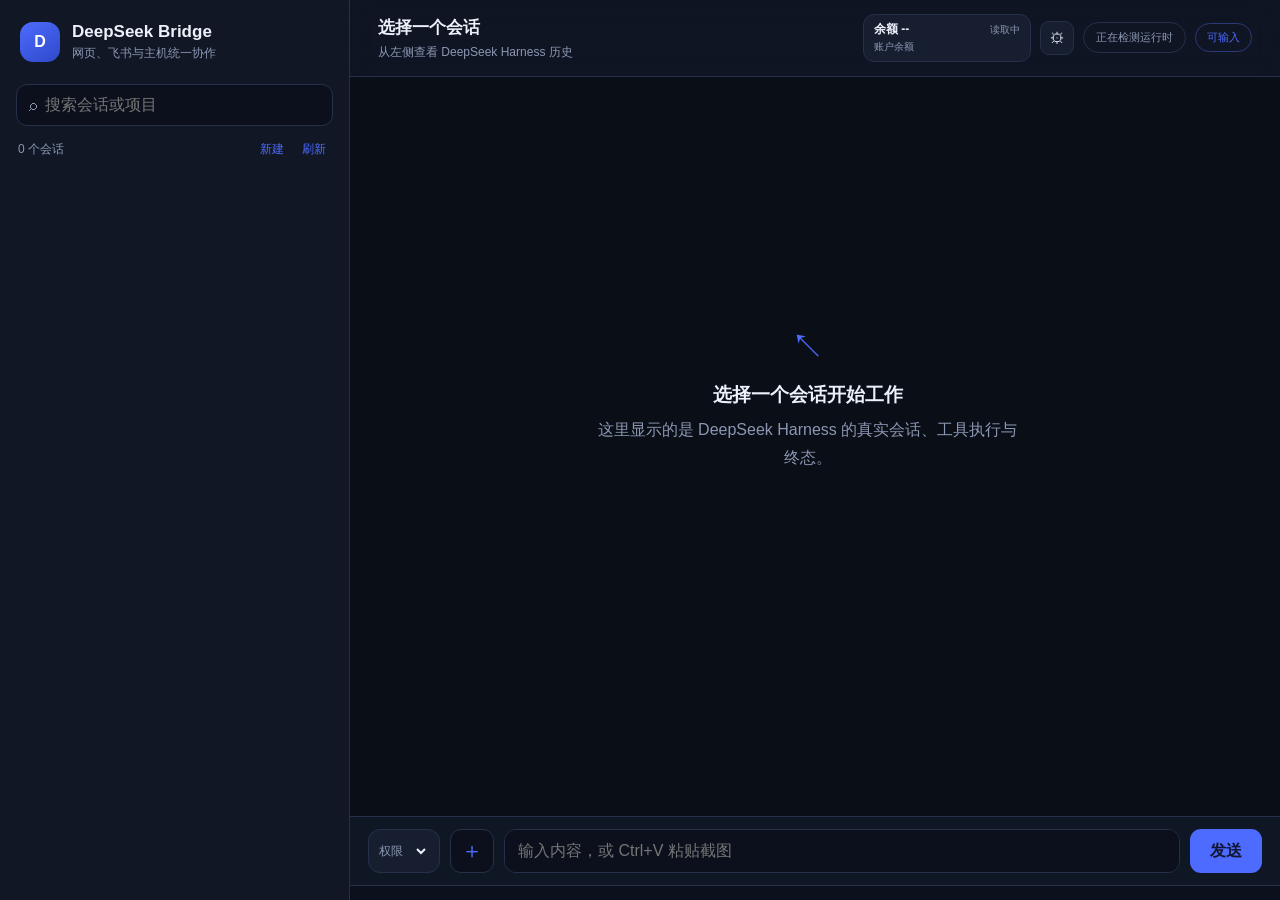
==== web/index.html @ dfcc6d14 "Add desktop/sign-in shortcuts and a configurable cross-bridge switch Preparing for the merge into th" ====
<!doctype html>
<html lang="zh-CN">
<head>
  <meta charset="utf-8">
  <meta name="viewport" content="width=device-width, initial-scale=1">
  <title>DeepSeek Remote Bridge</title>
  <meta name="theme-color" content="#4d6bfe">
  <meta name="application-name" content="DeepSeek Bridge">
  <meta name="apple-mobile-web-app-capable" content="yes">
  <meta name="apple-mobile-web-app-status-bar-style" content="black-translucent">
  <meta name="apple-mobile-web-app-title" content="DeepSeek Bridge">
  <link rel="icon" href="favicon.svg" type="image/svg+xml">
  <link rel="apple-touch-icon" href="apple-touch-icon.png">
  <link rel="manifest" href="manifest.webmanifest">
  <!-- bridge-boot -->
  <script src="bridge-client.js?v=1"></script>
  <link rel="stylesheet" href="styles.css?v=1">
  <link rel="stylesheet" href="mode.css?v=1">
  <link rel="stylesheet" href="scrollbars.css?v=1">
  <link rel="stylesheet" href="attachments.css?v=1">
  <link rel="stylesheet" href="projects.css?v=1">
  <link rel="stylesheet" href="thread-browser.css?v=1">
  <link rel="stylesheet" href="mobile.css?v=1">
  <link rel="stylesheet" href="local-composer.css?v=1">
  <link rel="stylesheet" href="local-polish.css?v=1">
  <link rel="stylesheet" href="balance.css?v=1">
  <link rel="stylesheet" href="markdown.css?v=1">
  <link rel="stylesheet" href="interactions.css?v=1">
  <link rel="stylesheet" href="provider-menu.css?v=1">
  <link rel="stylesheet" href="voice.css?v=1">
</head>
<body>
  <main class="shell">
    <dialog id="settings-dialog" class="settings-dialog">
      <form method="dialog">
        <header><strong>设置</strong><button id="close-settings" type="button">×</button></header>
        <label class="voice-setting"><input id="voice-toggle" type="checkbox"> 显示语音朗读按钮</label>
        <p id="voice-note" class="settings-note"></p>
        <p class="settings-note">语音只在本机合成：浏览器只拿到缓存键和音频地址，TTS 密钥始终留在桥的配置里。</p>
        <hr>
        <label class="voice-setting">新会话默认权限 <select id="default-permission" aria-label="新会话默认权限"></select></label>
        <p id="permission-note" class="settings-note"></p>
        <footer><button id="settings-done" type="button" class="primary">完成</button></footer>
      </form>
    </dialog>
    <dialog id="new-thread-dialog" class="new-thread-dialog">
      <form id="new-thread-form" method="dialog">
        <header><strong>新建会话</strong><button id="close-new-thread" type="button">×</button></header>
        <div class="new-thread-kinds">
          <label><input type="radio" name="thread-kind" value="existing" checked> 现有项目</label>
          <label><input type="radio" name="thread-kind" value="project"> 新建项目</label>
          <label><input type="radio" name="thread-kind" value="standalone"> 独立会话</label>
        </div>
        <label id="existing-project-row">项目<select id="new-thread-project"></select></label>
        <label id="new-project-row" hidden>项目名称<input id="new-project-name" maxlength="80" placeholder="例如：桥接联调"></label>
        <label>会话名称<input id="new-thread-title" maxlength="100" required></label>
        <label>第一条消息<textarea id="new-thread-text" rows="4" required placeholder="输入这个会话要开始处理的内容"></textarea></label>
        <label>权限 <select id="new-thread-permission" aria-label="权限预设"></select></label>
        <p id="new-thread-location" class="new-thread-location"></p>
        <footer><button id="cancel-new-thread" type="button">取消</button><button type="submit" class="primary">创建并发送</button></footer>
      </form>
    </dialog>
    <div id="sidebar-backdrop" class="sidebar-backdrop"></div>
    <aside class="sidebar">
      <header class="brand">
        <div class="brand-switch">
          <button id="provider-toggle" class="logo" type="button" aria-haspopup="menu" aria-expanded="false" aria-label="切换后端：当前 DeepSeek Harness">D</button>
          <div id="provider-menu" class="provider-menu" role="menu" hidden>
            <p class="provider-menu-head">选择后端</p>
            <button role="menuitem" class="provider-entry current" type="button" aria-current="true">
              <span class="provider-dot"></span><span><strong>DeepSeek Harness</strong><small>当前页面 · 真实会话与账户余额</small></span>
            </button>
            <button id="provider-sibling" role="menuitem" class="provider-entry" type="button" disabled aria-disabled="true">
              <span class="provider-dot off"></span><span><strong id="provider-sibling-name">Codex</strong><small id="provider-sibling-note">未接入本页 · 由入口页统一切换</small></span>
            </button>
          </div>
        </div>
        <div><h1>DeepSeek Bridge</h1><p>网页、飞书与主机统一协作</p></div>
      </header>
      <label class="search"><span>⌕</span><input id="search" placeholder="搜索会话或项目"></label>
      <div class="summary"><span id="count">0 个会话</span><span><button id="new-thread">新建</button><button id="refresh">刷新</button></span></div>
      <nav id="threads" class="threads"></nav>
      <button id="load-more" class="load-more" hidden>查看更早会话</button>
    </aside>
    <section class="conversation">
      <header class="conversation-head">
        <button id="menu" class="menu-button" aria-label="打开会话列表">会话</button>
        <div class="conversation-title"><h2 id="title">选择一个会话</h2><p id="meta">从左侧查看 DeepSeek Harness 历史</p></div>
        <div class="head-actions">
          <div class="balance-wrap">
            <button id="balance" class="balance" type="button" title="点击查看余额详情" aria-expanded="false">
              <span class="balance-labels"><strong data-balance-primary>余额 --</strong><strong data-balance-state>读取中</strong></span>
              <span class="balance-note" data-balance-note>账户余额</span>
            </button>
            <div id="balance-details" class="balance-details" hidden></div>
          </div>
          <button id="settings" class="icon-button" type="button" aria-label="打开设置" title="设置">⚙</button>
          <div id="mode" class="mode detecting">正在检测运行时</div>
          <div class="readonly">可输入</div>
        </div>
      </header>
      <div id="messages" class="messages">
        <div class="empty"><div class="empty-icon">↖</div><h3>选择一个会话开始工作</h3><p>这里显示的是 DeepSeek Harness 的真实会话、工具执行与终态。</p></div>
      </div>
      <section id="activity-strip" class="activity-strip" role="status" aria-live="polite" hidden></section>
      <section id="task-strip" class="task-strip" hidden></section>
      <form id="composer" class="composer">
        <label class="permission-pick" title="本会话的工具权限预设">权限<select id="permission-select" aria-label="会话权限预设"></select></label>
        <label class="file-button" title="添加图片或轻量文件">＋<input id="files" type="file" multiple accept=".jpg,.jpeg,.png,.webp,.gif,.bmp,.pdf,.doc,.docx,.xls,.xlsx,.csv,.ppt,.pptx,.txt,.md"></label>
        <textarea id="prompt" rows="1" aria-label="输入发送给 DeepSeek Harness 的内容" placeholder="输入内容，或 Ctrl+V 粘贴截图"></textarea>
        <button id="send" type="submit">发送</button>
      </form>
      <div id="file-list" class="file-list" hidden></div>
    </section>
  </main>
  <script src="lib/markdown-it-15.0.3.min.js"></script>
  <script src="markdown.js?v=1"></script>
  <script src="project-display.js?v=1"></script>
  <script src="voice-ui.js?v=1"></script>
  <script src="app.js?v=1"></script>
  <script src="local-composer.js?v=1"></script>
  <script src="interactions.js?v=1"></script>
</body>
</html>
---- web/styles.css ----
:root{color-scheme:dark;--bg:#0a0e17;--panel:#111725;--panel2:#171e30;--line:#26304a;--muted:#8b97b3;--text:#edf1fb;--accent:#4d6bfe;--user:#1d2a52}*{box-sizing:border-box}html,body{margin:0;height:100%;font-family:Inter,"Segoe UI","Microsoft YaHei",sans-serif;background:var(--bg);color:var(--text)}button,input{font:inherit}.shell{height:100vh;display:grid;grid-template-columns:350px 1fr;overflow:hidden}.sidebar{background:var(--panel);border-right:1px solid var(--line);display:flex;flex-direction:column;min-width:0}.brand{display:flex;gap:12px;align-items:center;padding:22px 20px 14px}.logo{width:40px;height:40px;border-radius:13px;background:linear-gradient(145deg,#4d6bfe,#2f49c9);display:grid;place-items:center;font-weight:800;color:#ffffff}.brand h1{font-size:17px;margin:0 0 3px}.brand p,.conversation-head p{font-size:12px;color:var(--muted);margin:0}.search{margin:8px 16px 12px;border:1px solid var(--line);background:#0b101c;border-radius:11px;display:flex;align-items:center;padding:0 12px;color:var(--muted)}.search input{width:100%;height:40px;border:0;outline:0;background:transparent;color:var(--text);padding-left:8px}.summary{padding:0 18px 10px;display:flex;justify-content:space-between;align-items:center;color:var(--muted);font-size:12px}.summary button{border:0;background:transparent;color:var(--accent);cursor:pointer}.threads{overflow:auto;padding:0 10px 20px}.thread{width:100%;border:0;text-align:left;color:var(--text);background:transparent;padding:12px;border-radius:11px;cursor:pointer;margin:2px 0}.thread:hover,.thread.active{background:var(--panel2)}.thread.active{box-shadow:inset 3px 0 var(--accent)}.thread-title{white-space:nowrap;overflow:hidden;text-overflow:ellipsis;font-size:14px;font-weight:650;margin-bottom:5px}.thread-meta{white-space:nowrap;overflow:hidden;text-overflow:ellipsis;color:var(--muted);font-size:11px}.conversation{display:flex;flex-direction:column;min-width:0}.conversation-head{height:77px;border-bottom:1px solid var(--line);display:flex;align-items:center;justify-content:space-between;padding:0 28px;background:rgba(17,23,37,.85);backdrop-filter:blur(12px)}.conversation-head h2{font-size:17px;margin:0 0 5px}.readonly{color:var(--accent);border:1px solid #2b3a7a;border-radius:20px;padding:6px 11px;font-size:11px}.messages{overflow:auto;flex:1;padding:28px max(28px,calc((100% - 900px)/2)) 80px}.turn{margin:0 0 30px}.label{color:var(--muted);font-size:11px;text-transform:uppercase;letter-spacing:.08em;margin:0 0 8px}.bubble{border:1px solid var(--line);border-radius:14px;padding:15px 17px;white-space:pre-wrap;word-break:break-word;line-height:1.65;font-size:14px;background:var(--panel)}.user .bubble{background:var(--user);border-color:#33477a}.assistant{margin-top:14px}.assistant .bubble{background:transparent}.commentary{color:#b6c0d8;font-size:13px;border-left:2px solid #3a476b;padding:8px 12px;margin:7px 0}.tool{margin:8px 0;border:1px solid var(--line);border-radius:9px;background:#0a0f1a}.tool summary{cursor:pointer;color:var(--muted);font-size:12px;padding:9px 12px}.tool pre{white-space:pre-wrap;word-break:break-word;margin:0;padding:12px;border-top:1px solid var(--line);font-size:11px;max-height:420px;overflow:auto}.empty{height:65vh;display:grid;place-items:center;align-content:center;text-align:center;color:var(--muted)}.empty-icon{font-size:34px;color:var(--accent);margin-bottom:12px}.empty h3{color:var(--text);margin:0 0 8px}.empty p{max-width:430px;line-height:1.7;margin:0}.loading{color:var(--muted);padding:30px;text-align:center}@media(max-width:800px){.shell{grid-template-columns:280px 1fr}.messages{padding:20px}}
.older-turns-wrap{display:flex;justify-content:center;gap:8px;flex-wrap:wrap;margin:0 0 20px}
.older-turns-wrap button{border:1px solid var(--line);border-radius:18px;background:var(--panel);color:var(--accent);padding:8px 16px;cursor:pointer}
.older-turns-wrap button:hover{background:var(--panel2)}
---- web/mode.css ----
.head-actions{display:flex;align-items:center;gap:9px}
.mode{border-radius:20px;padding:7px 12px;font-size:11px}
.mode.desktop{color:#ffcb70;background:#332713;border:1px solid #674c20}
.mode.mobile,.mode.local{color:#aebdff;background:#13203f;border:1px solid #2b3a7a}
.mode.detecting{color:var(--muted);border:1px solid var(--line)}
---- web/scrollbars.css ----
html,body{width:100%;height:100%;overflow:hidden}
.shell{width:100vw;height:100vh;min-height:0}
.sidebar,.conversation{height:100vh;min-height:0;overflow:hidden}
.threads{flex:1;min-height:0;overflow-y:scroll;overflow-x:hidden;scrollbar-gutter:stable}
.conversation-head{flex:0 0 77px;min-width:0}
.conversation-title{min-width:0;overflow:hidden}
.conversation-title h2,.conversation-title p{white-space:nowrap;overflow:hidden;text-overflow:ellipsis}
.messages{flex:1;min-height:0;height:0;overflow-y:scroll;overflow-x:hidden;overscroll-behavior:contain;scrollbar-gutter:stable}
.turn,.bubble,.commentary,.tool{max-width:100%;min-width:0}
.bubble,.commentary,.tool pre{overflow-wrap:anywhere;word-break:break-word}
.threads,.messages,.tool pre{scrollbar-width:auto;scrollbar-color:#5a6684 #121827}
.threads::-webkit-scrollbar,.messages::-webkit-scrollbar,.tool pre::-webkit-scrollbar{width:13px;height:13px}
.threads::-webkit-scrollbar-track,.messages::-webkit-scrollbar-track,.tool pre::-webkit-scrollbar-track{background:#121827;border-left:1px solid #232b40}
.threads::-webkit-scrollbar-thumb,.messages::-webkit-scrollbar-thumb,.tool pre::-webkit-scrollbar-thumb{background:#5a6684;border:3px solid #121827;border-radius:999px}
.threads::-webkit-scrollbar-thumb:hover,.messages::-webkit-scrollbar-thumb:hover,.tool pre::-webkit-scrollbar-thumb:hover{background:#7c88a6}
@media(max-width:800px){.head-actions{gap:5px}.mode{max-width:190px;white-space:nowrap;overflow:hidden;text-overflow:ellipsis}}
---- web/attachments.css ----
.reasoning-card{margin:10px 0;border:1px solid #2b3a6b;border-radius:12px;background:linear-gradient(135deg,#111a2e,#0b1120);overflow:hidden}.reasoning-card summary{display:flex;justify-content:space-between;align-items:center;cursor:pointer;padding:13px 15px;color:#cfdcff;font-size:13px;font-weight:650}.expand-hint{font-size:11px;font-weight:400;color:#8fa3cc}.reasoning-card[open] .expand-hint{font-size:0}.reasoning-card[open] .expand-hint::after{content:'收起';font-size:11px}.reasoning-body{border-top:1px solid #243257;padding:14px 16px;color:#c7d1ea;font-size:13px;line-height:1.7;white-space:pre-wrap;word-break:break-word;max-height:520px;overflow:auto}.attachments{margin-top:14px}.attachment-heading{font-size:12px;color:var(--muted);margin-bottom:8px}.attachment-card{display:flex;gap:12px;align-items:center;border:1px solid var(--line);border-radius:12px;background:var(--panel);padding:10px;margin-top:8px}.attachment-preview{width:92px;height:68px;object-fit:cover;border-radius:8px;border:1px solid var(--line);display:block}.attachment-info{display:flex;flex-direction:column;gap:5px;min-width:0;flex:1}.attachment-info strong{font-size:13px}.attachment-info span{font-size:11px;color:var(--muted);white-space:nowrap;overflow:hidden;text-overflow:ellipsis}.attachment-actions{display:flex;gap:8px;white-space:nowrap}.attachment-actions a,.attachment-actions button{border:1px solid #26356b;border-radius:8px;background:#101a38;color:var(--accent);padding:7px 10px;text-decoration:none;cursor:pointer;font-size:12px}.attachment-actions button:disabled{opacity:.65}@media(max-width:800px){.attachment-card{align-items:flex-start;flex-wrap:wrap}.attachment-actions{width:100%}}
---- web/projects.css ----
.project-group{margin:0 0 14px}.project-heading{display:flex;align-items:center;justify-content:space-between;width:100%;border:0;background:transparent;padding:10px 12px 6px;color:#b3bdd6;font-size:12px;font-weight:700;letter-spacing:.02em;cursor:pointer;text-align:left}.project-heading:hover,.project-heading.selected{color:#8ba3ff;background:#161b2c;border-radius:8px}.project-heading small{display:grid;place-items:center;min-width:20px;height:20px;padding:0 6px;border-radius:10px;background:#1a2133;color:#8b95b0;font-size:10px}.project-group .thread{padding-left:16px}.status-dot{display:inline-block;width:6px;height:6px;border-radius:50%;background:#4d6bfe;margin-right:7px;vertical-align:1px}
.new-thread-dialog{width:min(520px,calc(100vw - 24px));padding:0;border:1px solid var(--line);border-radius:16px;background:#161b2c;color:var(--text);box-shadow:0 24px 80px #000c}.new-thread-dialog::backdrop{background:#000a}.new-thread-dialog form{padding:18px}.new-thread-dialog header,.new-thread-dialog footer{display:flex;align-items:center;justify-content:space-between;gap:10px}.new-thread-dialog header{margin-bottom:16px;font-size:17px}.new-thread-dialog header button{border:0;background:transparent;color:var(--muted);font-size:24px;cursor:pointer}.new-thread-dialog label{display:grid;gap:7px;margin:12px 0;color:#b8c2da;font-size:12px}.new-thread-dialog input,.new-thread-dialog select,.new-thread-dialog textarea{box-sizing:border-box;width:100%;border:1px solid var(--line);border-radius:10px;background:#0b101c;color:var(--text);padding:10px 11px;font:inherit}.new-thread-dialog textarea{resize:vertical}.new-thread-kinds{display:grid;grid-template-columns:repeat(3,1fr);gap:7px}.new-thread-kinds label{display:flex;align-items:center;justify-content:center;margin:0;padding:9px 5px;border:1px solid var(--line);border-radius:9px}.new-thread-kinds input{width:auto}.new-thread-location{min-height:18px;color:var(--muted);font-size:11px;overflow-wrap:anywhere}.new-thread-dialog footer{justify-content:flex-end;margin-top:16px}.new-thread-dialog footer button{border:1px solid var(--line);border-radius:9px;background:#1b2338;color:var(--text);padding:9px 15px;cursor:pointer}.new-thread-dialog footer .primary{border-color:var(--accent);background:var(--accent);color:#101736;font-weight:700}@media(max-width:560px){.new-thread-kinds{grid-template-columns:1fr}.new-thread-kinds label{justify-content:flex-start}.new-thread-dialog{max-height:calc(100dvh - 20px);overflow:auto}}
.new-thread-dialog [hidden]{display:none!important}.new-thread-dialog select:disabled{opacity:.45;cursor:not-allowed}
---- web/thread-browser.css ----
.thread-number{display:inline-grid;place-items:center;min-width:22px;height:22px;margin-right:8px;border-radius:7px;background:#1b2338;color:#a3aec7;font-size:10px;font-weight:700}.thread-id{float:right;margin-left:8px;padding:2px 6px;border-radius:5px;background:#1a2133;color:#7d88a5;font-family:Consolas,monospace;font-size:9px;cursor:pointer}.thread-id:hover{color:var(--accent);background:#141b3a}.load-more{flex:0 0 auto;margin:0 14px 14px;padding:10px;border:1px solid var(--line);border-radius:9px;background:#161b2c;color:#b7c1da;cursor:pointer}.load-more:hover{border-color:#2f3f7a;color:var(--accent)}.load-more:disabled{opacity:.55;cursor:wait}
---- web/mobile.css ----
.menu-button{display:none}.sidebar-backdrop{display:none}body.mobile-ui .shell{display:block}body.mobile-ui .sidebar{position:fixed;z-index:30;inset:0 auto 0 0;width:min(88vw,340px);transform:translateX(-105%);transition:transform .2s;box-shadow:14px 0 40px #0008}body.mobile-ui.sidebar-open .sidebar{transform:none}body.mobile-ui .sidebar-backdrop{position:fixed;z-index:25;inset:0;background:#0009}body.mobile-ui.sidebar-open .sidebar-backdrop{display:block}body.mobile-ui .conversation{height:100vh}body.mobile-ui .conversation-head{height:auto;min-height:68px;padding:9px 12px;gap:10px}body.mobile-ui .menu-button{display:block;flex:0 0 auto;border:1px solid var(--line);border-radius:9px;background:var(--panel2);color:var(--text);padding:9px 11px}body.mobile-ui .conversation-title{min-width:0;flex:1}body.mobile-ui .conversation-title h2,body.mobile-ui .conversation-title p{white-space:nowrap;overflow:hidden;text-overflow:ellipsis}body.mobile-ui .head-actions{display:flex;align-items:center;gap:7px}body.mobile-ui .head-actions .mode,body.mobile-ui .readonly{display:none}body.mobile-ui .balance{min-width:104px}body.mobile-ui .messages{padding:16px 12px 70px}body.mobile-ui .bubble{padding:13px;font-size:14px}body.mobile-ui .turn{margin-bottom:24px}body.mobile-ui .reasoning-body{max-height:48vh}body.mobile-ui .attachment-card{display:block}body.mobile-ui .attachment-preview{width:100%;height:auto;max-height:260px;margin-bottom:10px}body.mobile-ui .attachment-info{margin-bottom:10px}body.mobile-ui .attachment-actions a,body.mobile-ui .attachment-actions button{min-height:40px;display:inline-flex;align-items:center}
---- web/local-composer.css ----
.composer{display:flex;gap:10px;align-items:flex-end;padding:12px max(18px,calc((100% - 900px)/2));border-top:1px solid var(--line);background:rgba(17,23,37,.96);flex:0 0 auto}.composer textarea{flex:1;resize:none;max-height:180px;min-height:44px;border:1px solid var(--line);border-radius:12px;background:#0b101c;color:var(--text);padding:11px 13px;outline:none;line-height:1.5;font:inherit}.composer textarea:focus{border-color:#3a4f9e}.composer button{height:44px;border:0;border-radius:11px;background:var(--accent);color:#101736;font-weight:750;padding:0 20px;cursor:pointer}.composer button:disabled{opacity:.45}.file-button{width:44px;height:44px;flex:0 0 44px;display:grid;place-items:center;border:1px solid var(--line);border-radius:11px;background:#0b101c;color:var(--accent);font-size:22px;cursor:pointer}.file-button input{display:none}.file-list{display:flex;align-items:center;justify-content:space-between;gap:10px;padding:7px max(18px,calc((100% - 900px)/2));border-top:1px solid var(--line);color:var(--muted);background:#0b101c;font-size:11px}.file-list span{min-width:0;white-space:nowrap;overflow:hidden;text-overflow:ellipsis}.file-list button{flex:0 0 auto;border:1px solid #6f3c3c;border-radius:7px;background:#28191b;color:#ffb4b8;padding:5px 9px;cursor:pointer}.task-strip{padding:9px max(18px,calc((100% - 900px)/2));border-top:1px solid var(--line);background:#101b17;color:#bfe9d5;font-size:12px;white-space:pre-wrap}.task-strip.error{background:#241416;color:#ffb4b8}@media(max-width:800px){.composer{padding:9px 10px;gap:8px}.composer textarea{font-size:16px}.task-strip,.file-list{padding:7px 12px}}
.task-strip.interrupted{background:#fff2df;color:#965214;border-color:#e9a654}
.task-strip.cancelled{background:#edf0f3;color:#5c6570;border-color:#bac2ca}
---- web/local-polish.css ----
.composer{position:relative;z-index:8}.composer button:disabled{cursor:not-allowed}.task-strip.restart{background:#54231b;color:#ffd0b8;border-color:#b9563f;font-weight:700}.summary span:last-child{display:flex;gap:8px}.summary button{padding:3px 5px}.balance-wrap{position:relative}button.balance{color:var(--text);text-align:left;cursor:pointer}body.mobile-ui .shell,body.mobile-ui .conversation{height:100vh;height:100dvh}body.mobile-ui .conversation{min-height:0;overflow:hidden}body.mobile-ui .messages{min-height:0;padding-bottom:20px}body.mobile-ui .composer{padding:9px 10px max(9px,env(safe-area-inset-bottom));gap:8px}body.mobile-ui .composer textarea{font-size:16px;min-height:46px}body.mobile-ui .composer button{height:46px;padding:0 15px}body.mobile-ui .task-strip,body.mobile-ui .file-list{padding:8px 12px}
/* Harness transcript details */
.thread-live{color:var(--accent);margin-left:6px;font-size:9px}
.status-dot.running{background:var(--accent);box-shadow:0 0 0 3px rgba(77,107,254,.18)}
.tool-name{color:var(--text);font-weight:600}
.tool-state{margin-left:8px;color:var(--muted)}
.tool-failed .tool-state{color:#ff8a8a}
.tool-running .tool-state{color:var(--accent)}
.bridge-notice{margin:8px 0;padding:7px 12px;border-left:2px solid #3a476b;border-radius:0 8px 8px 0;background:#0d1424;color:var(--muted);font-size:12px;line-height:1.6}
.bridge-notice.approval{border-left-color:#d9a441;color:#e8c98c}
.bridge-notice.error{border-left-color:#ff6b78;color:#ffb3b9}
.bridge-usage{margin:6px 0 0;color:var(--muted);font-size:11px;font-variant-numeric:tabular-nums}
.turn-running{margin-left:8px;color:var(--accent);font-size:11px}
.user-images{margin-left:8px;color:var(--muted);font-size:11px}
.turn-interrupted .assistant .label,.turn-failed .assistant .label{color:#e5b06a}

/* Compact header and wrapping labels so a 390px viewport never overflows. */
.label{overflow-wrap:anywhere}
body.mobile-ui .conversation{max-width:100vw;overflow:hidden}
body.mobile-ui .head-actions{flex:0 0 auto}
body.mobile-ui .conversation-title{max-width:44vw}
body.mobile-ui .balance{width:auto;min-width:0;padding:5px 8px}
body.mobile-ui .balance-note,body.mobile-ui .balance-labels strong[data-balance-state]{display:none}
body.mobile-ui .balance-labels strong[data-balance-primary]{font-size:11px}
body.mobile-ui .bubble{overflow-wrap:anywhere}
/* Settings dialog and its header trigger */
button.icon-button{border:1px solid var(--line);border-radius:9px;background:var(--panel2);color:var(--text);width:34px;height:34px;display:grid;place-items:center;cursor:pointer;font-size:15px;line-height:1}
button.icon-button:hover{border-color:var(--accent)}
button.icon-button:focus-visible{outline:2px solid var(--accent);outline-offset:2px}
dialog.settings-dialog{border:1px solid var(--line);border-radius:14px;background:var(--panel2);color:var(--text);padding:0;width:min(420px,calc(100vw - 32px))}
dialog.settings-dialog::backdrop{background:#000a}
dialog.settings-dialog form{padding:16px 18px}
dialog.settings-dialog header{display:flex;align-items:center;justify-content:space-between;margin-bottom:10px}
dialog.settings-dialog header strong{font-size:14px}
dialog.settings-dialog header button{border:0;background:transparent;color:var(--muted);font-size:20px;cursor:pointer;line-height:1}
dialog.settings-dialog footer{display:flex;justify-content:flex-end;margin-top:14px}
dialog.settings-dialog footer button{border:1px solid #3f58c9;border-radius:9px;background:#1a2350;color:#dfe6ff;padding:8px 16px;cursor:pointer}
body.mobile-ui button.icon-button{width:30px;height:30px;font-size:13px}
/* Permission picker inside the composer */
.permission-pick{display:inline-flex;align-items:center;gap:6px;flex:0 0 auto;padding:0 10px;height:44px;border:1px solid var(--line);border-radius:12px;background:var(--panel2);color:var(--muted);font-size:12px;white-space:nowrap}
.permission-pick select{border:0;background:transparent;color:var(--text);font:inherit;max-width:150px}
.permission-pick select:focus-visible{outline:2px solid var(--accent);outline-offset:2px;border-radius:6px}
.permission-pick select:disabled{opacity:.6}
body.mobile-ui .permission-pick{height:40px;font-size:11px;max-width:46vw}
body.mobile-ui .permission-pick select{max-width:30vw}

/* Live activity strip: step / current tool / plan progress / elapsed */
.activity-strip{display:flex;align-items:center;gap:8px;flex:0 0 auto;padding:8px max(18px,calc((100% - 900px)/2));border-top:1px solid var(--line);background:#0f1730;color:#c7d3ff;font-size:12px}
.activity-strip[hidden]{display:none}
.activity-dot{width:7px;height:7px;border-radius:50%;background:var(--accent);box-shadow:0 0 0 3px rgba(77,107,254,.2);animation:activity-pulse 1.4s ease-in-out infinite}
@keyframes activity-pulse{0%,100%{opacity:.55}50%{opacity:1}}

/* Plan card (todo/write) */
.todo-card{margin:10px 0;border:1px solid #2b3a6b;border-radius:12px;background:#101a33;overflow:hidden}
.todo-card summary{display:flex;align-items:center;justify-content:space-between;gap:10px;padding:9px 12px;cursor:pointer;color:var(--muted);font-size:12px;list-style:none}
.todo-card summary::-webkit-details-marker{display:none}
.todo-card summary::before{content:'▸';margin-right:6px;color:var(--accent)}
.todo-card[open] summary::before{content:'▾'}
.todo-progress{margin-left:auto;color:#aebdff;font-variant-numeric:tabular-nums}
.todo-list{list-style:none;margin:0;padding:4px 12px 12px;display:grid;gap:6px}
.todo-item{display:flex;gap:8px;align-items:flex-start;font-size:13px;line-height:1.55;color:var(--text)}
.todo-item .todo-mark{flex:0 0 auto;width:16px;text-align:center;color:var(--muted)}
.todo-item.completed{color:var(--muted)}
.todo-item.completed .todo-mark{color:#6f8bff}
.todo-item.completed span:last-child{text-decoration:line-through}
.todo-item.in_progress .todo-mark{color:var(--accent)}
.todo-item.in_progress{color:#dbe3ff}
.todo-item p{margin:0}
/* Phone composer: textarea on its own row, controls under it. */
body.mobile-ui .composer{flex-wrap:wrap;gap:8px}
body.mobile-ui .composer textarea{order:1;flex:1 1 100%;min-height:44px}
body.mobile-ui .permission-pick{order:2;flex:1 1 auto;max-width:none;height:40px}
body.mobile-ui .file-button{order:2}
body.mobile-ui .composer #send{order:2}
---- web/balance.css ----
/* SPDX-License-Identifier: MIT — Project: DeepSeek Remote Bridge
 * Native DeepSeek account balance: header button plus a details panel.
 * One currency/wallet per row; the header shows a single sum only when the
 * recharge wallets share one currency. */
.balance {
  width: 168px;
  min-width: 168px;
  min-height: 45px;
  padding: 7px 10px;
  display: grid;
  align-content: center;
  gap: 3px;
  text-align: left;
  border: 1px solid var(--line);
  border-radius: 11px;
  background: var(--panel2);
  color: var(--text);
  cursor: pointer;
}
.balance:hover { border-color: var(--accent); }
.balance[aria-expanded="true"] { border-color: var(--accent); background: #1b2540; }
.balance-labels {
  display: flex;
  align-items: baseline;
  justify-content: space-between;
  gap: 8px;
}
.balance-labels strong {
  margin: 0;
  color: var(--text);
  font-size: 12px;
  line-height: 1.2;
  white-space: nowrap;
}
.balance-labels strong[data-balance-state] {
  color: var(--muted);
  font-size: 10px;
  font-weight: 500;
}
.balance-note {
  color: var(--muted);
  font-size: 10px;
  white-space: nowrap;
  overflow: hidden;
  text-overflow: ellipsis;
}
.balance.unavailable .balance-labels strong[data-balance-primary] { color: #e5b06a; }
.balance.stale .balance-labels strong[data-balance-primary] { color: #a9b4c2; }
.balance-details {
  position: absolute;
  top: calc(100% + 8px);
  right: 0;
  z-index: 30;
  width: 330px;
  padding: 14px 16px;
  border: 1px solid var(--line);
  border-radius: 12px;
  background: var(--panel2);
  box-shadow: 0 18px 44px rgba(0, 0, 0, .45);
  font-size: 12px;
  color: var(--muted);
}
.balance-details strong { color: var(--text); display: block; margin-bottom: 6px; }
.balance-details .balance-source { margin: 0 0 10px; }
.balance-details .balance-hint { margin: 10px 0; line-height: 1.6; }
.balance-details .balance-empty { margin: 8px 0; }
.balance-table { width: 100%; border-collapse: collapse; margin: 6px 0; }
.balance-table th, .balance-table td {
  padding: 6px 4px;
  border-bottom: 1px solid var(--line);
  text-align: left;
  font-weight: 500;
}
.balance-table th { color: var(--muted); font-size: 11px; }
.balance-table td { color: var(--text); }
.balance-table td.amount { text-align: right; font-variant-numeric: tabular-nums; }
.balance-details button {
  border: 1px solid var(--line);
  border-radius: 8px;
  background: transparent;
  color: var(--accent);
  padding: 6px 12px;
  cursor: pointer;
}
.balance-details button:hover { background: var(--panel); }
body.mobile-ui .balance { width: 132px; min-width: 132px; min-height: 44px; padding: 6px 8px; }
body.mobile-ui .balance-details { width: min(310px, calc(100vw - 32px)); }
---- web/markdown.css ----
.markdown-body{white-space:normal;min-width:0;overflow-wrap:anywhere;line-height:1.7}
.markdown-body>:first-child{margin-top:0}.markdown-body>:last-child{margin-bottom:0}
.markdown-body p{margin:0 0 .85em}.markdown-body h1,.markdown-body h2,.markdown-body h3,.markdown-body h4{line-height:1.45;margin:1.2em 0 .6em;font-weight:650;color:var(--text)}
.markdown-body h1{font-size:1.4em}.markdown-body h2{font-size:1.25em}.markdown-body h3{font-size:1.12em}.markdown-body h4{font-size:1em}
.markdown-body ul,.markdown-body ol{margin:.5em 0 1em;padding-left:1.7em}.markdown-body li{margin:.3em 0}.markdown-body li>p{margin:.4em 0}
.markdown-body a{color:var(--accent,#7a92ff);text-decoration:underline;text-underline-offset:3px;overflow-wrap:anywhere}
.markdown-body blockquote{margin:.8em 0;padding:.2em 1em;border-left:3px solid #46566b;color:var(--muted,#b8c1cf)}
.markdown-body hr{margin:1.2em 0;border:0;border-top:1px solid var(--line,#2a3450)}
.markdown-body code{font-family:Consolas,'Cascadia Code',monospace;font-size:.9em;background:#1a2338;border:1px solid #2f3a58;border-radius:4px;padding:.1em .3em}
.markdown-body pre{max-width:100%;overflow-x:auto;white-space:pre;overflow-wrap:normal;word-break:normal;background:#0a0f1a;border:1px solid var(--line,#2a3450);border-radius:9px;padding:13px 15px;margin:.8em 0;line-height:1.6;tab-size:4}
.markdown-body pre code{background:none;border:0;border-radius:0;padding:0;white-space:pre;overflow-wrap:normal;word-break:normal}
.markdown-table{width:100%;max-width:100%;overflow-x:auto;margin:1em 0;border:1px solid var(--line,#2a3450);border-radius:9px;overscroll-behavior-x:contain;-webkit-overflow-scrolling:touch}
.markdown-table:focus-visible{outline:2px solid var(--accent,#7a92ff);outline-offset:2px}
.markdown-table table{border-collapse:collapse;width:100%;min-width:28rem;font-size:inherit;line-height:1.6}
.markdown-table th,.markdown-table td{text-align:left;vertical-align:top;padding:10px 12px;min-width:90px;border-right:1px solid var(--line,#2a3450);border-bottom:1px solid var(--line,#2a3450);white-space:normal;overflow-wrap:anywhere}
.markdown-table th{background:#1b2439;font-weight:650;color:var(--text,#edf1fb)}.markdown-table tbody tr:nth-child(even){background:#ffffff06}
.markdown-table th:last-child,.markdown-table td:last-child{border-right:0}.markdown-table tbody tr:last-child td{border-bottom:0}
.markdown-fallback{white-space:pre-wrap}.assistant .bubble{min-width:0;max-width:100%}
@media(max-width:640px){.markdown-table th,.markdown-table td{padding:8px 10px;font-size:12px}.markdown-body pre{padding:10px;font-size:12px}}
---- web/interactions.css ----
.interaction-panel{border-bottom:1px solid #d7dded;background:#f2f5ff;color:#1f2a4a;flex-shrink:0}
.interaction-panel[hidden],.interaction-list[hidden]{display:none!important}
.interaction-toggle{width:100%;text-align:left;padding:12px 18px;border:0;background:transparent;color:inherit;font:inherit;font-weight:600;cursor:pointer}
.interaction-list{max-height:45vh;overflow:auto;padding:0 12px 12px;overscroll-behavior:contain}
.interaction-card{border:1px solid #cdd7ec;border-left:4px solid #4d6bfe;border-radius:9px;padding:14px;margin:8px 0;background:#fff;display:block}
.interaction-card.needs-pc{border-left-color:#d97a18;background:#fffaf2}
.interaction-card h3{font-size:16px;margin:6px 0}.interaction-card p{white-space:pre-wrap;overflow-wrap:anywhere;margin:8px 0;font-size:14px}
.interaction-card small,.interaction-help{color:#55658a}.interaction-card fieldset{border:0;padding:0;margin:12px 0;min-width:0}
.interaction-card legend{font-size:14px;margin-bottom:6px;white-space:pre-wrap}.interaction-card label{display:block;margin:10px 0}
.interaction-card textarea,.interaction-card input,.interaction-card select{box-sizing:border-box;width:100%;margin:6px 0;padding:9px;border:1px solid #b8c4dd;border-radius:6px;background:white;color:#1f2a4a;font:inherit;font-size:16px}
.interaction-actions{display:flex;gap:8px;flex-wrap:wrap;margin-top:10px}.interaction-actions button{padding:9px 12px;border:1px solid #a7b7da;border-radius:6px;background:#eaf0ff;color:#2a3a6f;cursor:pointer;font:inherit}
.interaction-actions button:disabled{opacity:.55;cursor:default}.interaction-card pre{max-height:180px;overflow:auto;white-space:pre-wrap;overflow-wrap:anywhere;font-size:12px}
.interaction-card a{color:#3f58d9;overflow-wrap:anywhere}.interaction-card .interaction-delivery{color:#925409;font-size:13px}
@media(max-width:600px){.interaction-list{max-height:43vh;padding:0 8px 8px}.interaction-card{padding:10px}.interaction-toggle{padding:10px 12px;font-size:14px}}
---- web/provider-menu.css ----
/* SPDX-License-Identifier: MIT — Project: DeepSeek Remote Bridge
 * The top-left logo doubles as the backend switch entry point required by the
 * two-bridge integration contract. Only reachable targets are enabled. */
.brand-switch { position: relative; display: flex; }
button.logo {
  border: 0;
  cursor: pointer;
  font: inherit;
  font-weight: 800;
  color: #ffffff;
}
button.logo:focus-visible,
.provider-entry:focus-visible {
  outline: 2px solid var(--accent);
  outline-offset: 2px;
}
.provider-menu {
  position: absolute;
  top: calc(100% + 10px);
  left: 0;
  z-index: 40;
  width: 288px;
  padding: 10px;
  border: 1px solid var(--line);
  border-radius: 12px;
  background: var(--panel2);
  box-shadow: 0 18px 44px rgba(0, 0, 0, .45);
}
.provider-menu-head {
  margin: 2px 6px 8px;
  color: var(--muted);
  font-size: 11px;
  letter-spacing: .04em;
}
.provider-entry {
  display: flex;
  gap: 10px;
  width: 100%;
  padding: 9px 10px;
  border: 0;
  border-radius: 9px;
  background: transparent;
  color: var(--text);
  text-align: left;
  cursor: pointer;
}
.provider-entry:hover:not(:disabled) { background: var(--panel); }
.provider-entry:disabled { cursor: not-allowed; opacity: .55; }
.provider-entry.current { background: #17204a; }
.provider-entry span strong { display: block; font-size: 13px; }
.provider-entry span small { display: block; color: var(--muted); font-size: 11px; margin-top: 2px; }
.provider-dot {
  flex: 0 0 auto;
  width: 9px;
  height: 9px;
  margin-top: 5px;
  border-radius: 50%;
  background: var(--accent);
}
.provider-dot.off { background: #4a515c; }
body.mobile-ui .provider-menu { width: min(280px, calc(100vw - 40px)); }
---- web/voice.css ----
/* SPDX-License-Identifier: MIT — Project: DeepSeek Remote Bridge
 * Optional on-demand speech for final answers and reasoning summaries. */
.voice-actions{display:flex;justify-content:flex-end;align-items:center;gap:8px;margin-top:6px}
.voice-button{width:29px;height:29px;border:1px solid var(--line);border-radius:7px;background:var(--panel2);color:var(--text);display:inline-grid;place-items:center;cursor:pointer;font-size:15px;line-height:1}
.voice-button:hover{border-color:var(--accent)}
.voice-button.cached{background:#1a2350;border-color:#3f58c9;color:#dfe6ff}
.voice-button.busy{opacity:.7;cursor:wait}
.voice-button.voice-failed{border-color:#b06a5a;color:#ffd9cc}
.voice-feedback{max-width:min(320px,60vw);font-size:12px;line-height:1.3;color:var(--muted);overflow-wrap:anywhere}
.voice-button.voice-failed+.voice-feedback{color:#e5b06a}
.voice-button:focus-visible{outline:2px solid var(--accent);outline-offset:2px}
.voice-dock{display:flex;align-items:center;gap:10px;flex:0 0 auto;padding:8px max(18px,calc((100% - 900px)/2));border-top:1px solid var(--line);background:var(--panel2);color:var(--text);min-height:49px}
.voice-dock[hidden]{display:none}
.voice-dock-label{font-size:12px;white-space:nowrap;color:var(--muted)}
.voice-dock-message{font-size:12px;color:#e5b06a;overflow-wrap:anywhere}
.voice-dock-close{margin-left:auto;border:1px solid var(--line);background:var(--panel);color:var(--text);border-radius:6px;padding:5px 9px;cursor:pointer}
.voice-player{width:min(320px,45vw);height:34px;flex:0 1 auto}
@media(max-width:650px){
  .voice-dock{padding:8px 10px;gap:6px;flex-wrap:wrap}
  .voice-player{width:min(100%,230px);flex:1 1 150px}
  .voice-dock-message{flex-basis:100%;order:4}
  .voice-dock-label{max-width:85px;overflow:hidden;text-overflow:ellipsis}
}
.voice-setting{display:flex;align-items:center;gap:8px;margin:4px 0 0}
.settings-note{color:var(--muted);font-size:12px;line-height:1.6;margin:4px 0 0}
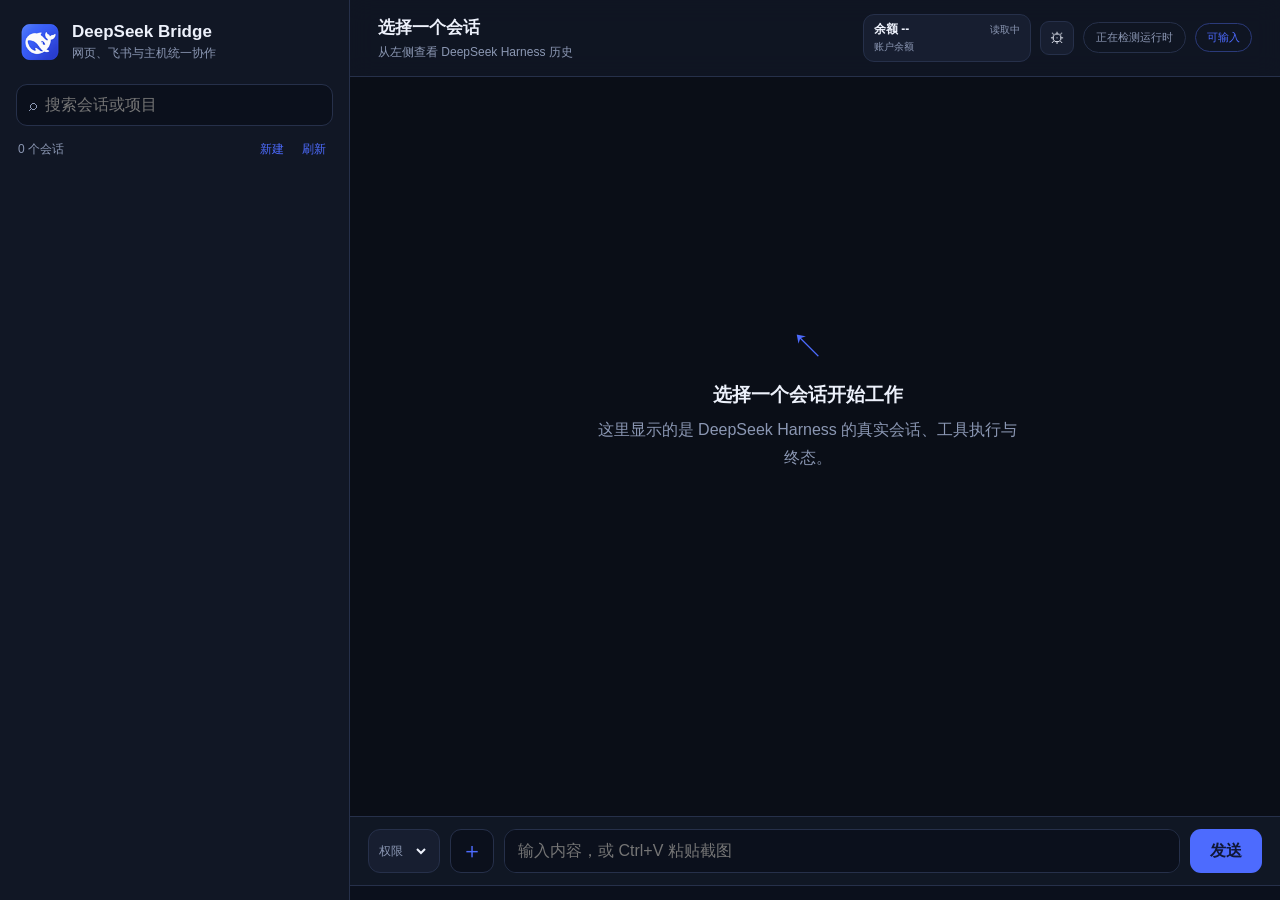
==== commit 5a33a590: "Use the supplied whale logo for the page, the tray and the shortcuts The drawn "D" is replaced by th" ====
--- a/web/index.html
+++ b/web/index.html
@@ -9,8 +9,9 @@
   <meta name="apple-mobile-web-app-capable" content="yes">
   <meta name="apple-mobile-web-app-status-bar-style" content="black-translucent">
   <meta name="apple-mobile-web-app-title" content="DeepSeek Bridge">
-  <link rel="icon" href="favicon.svg" type="image/svg+xml">
-  <link rel="apple-touch-icon" href="apple-touch-icon.png">
+  <link rel="icon" type="image/png" sizes="32x32" href="favicon-32.png?v=2">
+  <link rel="icon" type="image/png" sizes="192x192" href="icon-192.png?v=2">
+  <link rel="apple-touch-icon" href="apple-touch-icon.png?v=2">
   <link rel="manifest" href="manifest.webmanifest">
   <!-- bridge-boot -->
   <script src="bridge-client.js?v=1"></script>
@@ -64,7 +65,7 @@
     <aside class="sidebar">
       <header class="brand">
         <div class="brand-switch">
-          <button id="provider-toggle" class="logo" type="button" aria-haspopup="menu" aria-expanded="false" aria-label="切换后端：当前 DeepSeek Harness">D</button>
+          <button id="provider-toggle" class="logo" type="button" aria-haspopup="menu" aria-expanded="false" aria-label="切换后端：当前 DeepSeek Harness"><img src="logo-64.png?v=2" alt="" width="40" height="40" draggable="false"></button>
           <div id="provider-menu" class="provider-menu" role="menu" hidden>
             <p class="provider-menu-head">选择后端</p>
             <button role="menuitem" class="provider-entry current" type="button" aria-current="true">
@@ -89,7 +90,7 @@
         <div class="head-actions">
           <div class="balance-wrap">
             <button id="balance" class="balance" type="button" title="点击查看余额详情" aria-expanded="false">
-              <span class="balance-labels"><strong data-balance-primary>余额 --</strong><strong data-balance-state>读取中</strong></span>
+              <span class="balance-labels"><strong data-balance-primary>余额 --</strong><strong data-balance-state>读取中</strong><span class="phase-badge" data-balance-phase hidden>--</span></span>
               <span class="balance-note" data-balance-note>账户余额</span>
             </button>
             <div id="balance-details" class="balance-details" hidden></div>
--- a/web/local-polish.css
+++ b/web/local-polish.css
@@ -71,4 +71,8 @@
 body.mobile-ui .composer textarea{order:1;flex:1 1 100%;min-height:44px}
 body.mobile-ui .permission-pick{order:2;flex:1 1 auto;max-width:none;height:40px}
 body.mobile-ui .file-button{order:2}
-body.mobile-ui .composer #send{order:2}+body.mobile-ui .composer #send{order:2}
+/* Brand mark: the supplied whale logo replaces the drawn "D". */
+.logo{overflow:hidden;padding:0;background:transparent;position:relative}
+.logo img{width:100%;height:100%;display:block;object-fit:cover;border-radius:13px}
+button.logo:hover img{filter:brightness(1.08)}
--- a/web/balance.css
+++ b/web/balance.css
@@ -3,7 +3,7 @@
  * One currency/wallet per row; the header shows a single sum only when the
  * recharge wallets share one currency. */
 .balance {
-  width: 168px;
+  width: auto;
   min-width: 168px;
   min-height: 45px;
   padding: 7px 10px;
@@ -85,3 +85,13 @@
 .balance-details button:hover { background: var(--panel); }
 body.mobile-ui .balance { width: 132px; min-width: 132px; min-height: 44px; padding: 6px 8px; }
 body.mobile-ui .balance-details { width: min(310px, calc(100vw - 32px)); }
+
+/* Peak / off-peak badge. Blue for the discounted window, amber for peak:
+   never green, so it cannot be confused with a success state. */
+.phase-badge{display:inline-flex;align-items:center;gap:4px;margin-left:6px;white-space:nowrap;flex:0 0 auto;padding:1px 7px;border-radius:999px;font-size:11px;font-weight:600;line-height:1.6;letter-spacing:.02em}
+.phase-badge[hidden]{display:none}
+.phase-badge.off-peak{background:rgba(77,107,254,.18);color:#a9bcff}
+.phase-badge.peak{background:rgba(240,180,90,.16);color:#f0b45a}
+.pricing-row{display:flex;gap:8px;align-items:flex-start;margin:10px 0 4px;padding-top:10px;border-top:1px solid var(--line);font-size:12px;color:var(--muted);line-height:1.7}
+.pricing-row .phase-badge{margin-left:0;flex:0 0 auto}
+.pricing-note{color:#8f9bb3;font-size:11px}
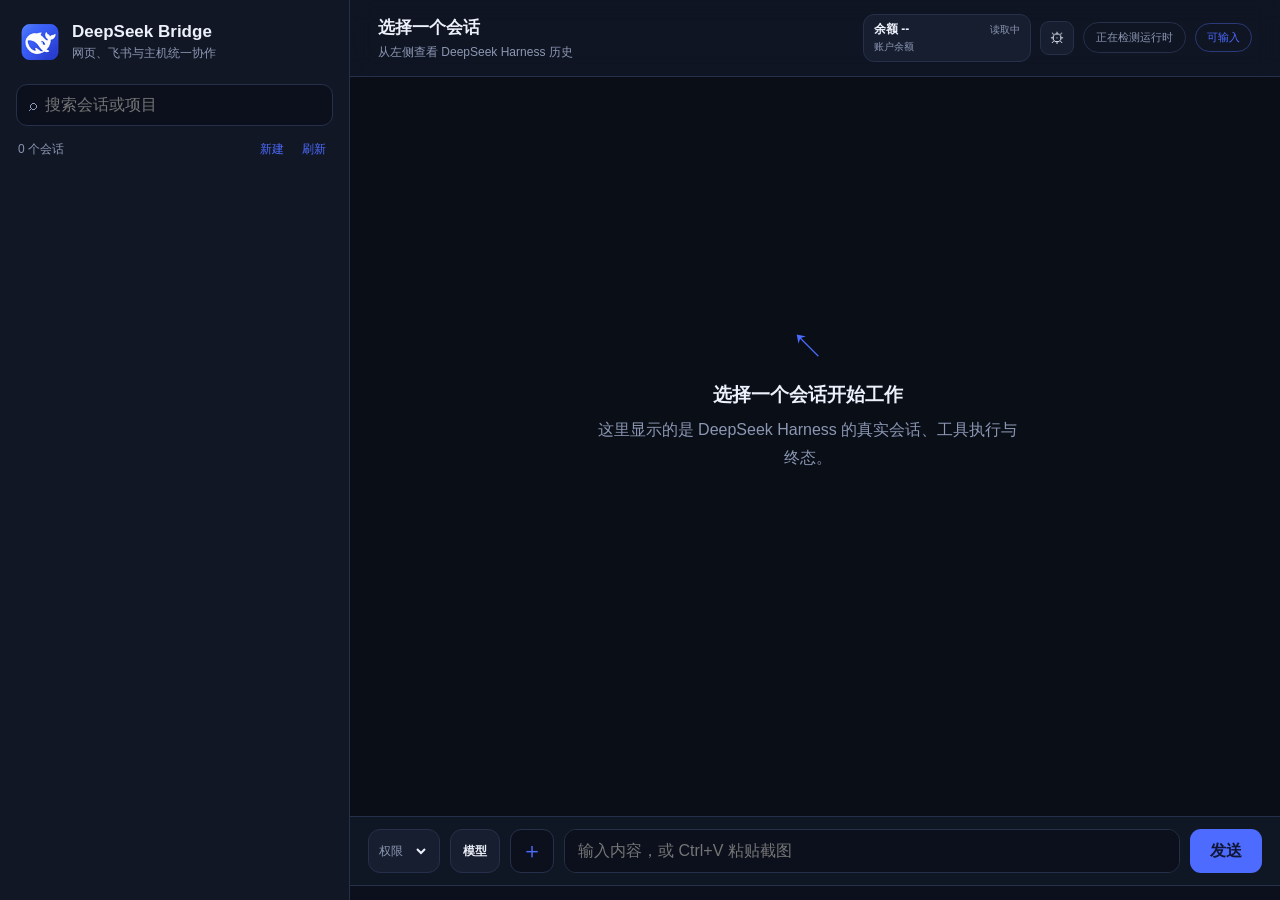
==== commit 1a7938d0: "Let the composer choose the model and the reasoning effort The runtime fixes its route when it boots" ====
--- a/web/index.html
+++ b/web/index.html
@@ -107,6 +107,16 @@
       <section id="task-strip" class="task-strip" hidden></section>
       <form id="composer" class="composer">
         <label class="permission-pick" title="本会话的工具权限预设">权限<select id="permission-select" aria-label="会话权限预设"></select></label>
+        <div class="model-wrap">
+          <button id="model-chip" class="model-chip" type="button" aria-haspopup="menu" aria-expanded="false" title="选择模型与推理强度">模型</button>
+          <div id="model-menu" class="model-menu" hidden>
+            <p class="model-menu-head">模型</p>
+            <div id="model-options" class="model-options" role="menu"></div>
+            <p class="model-menu-head">推理强度</p>
+            <div id="effort-options" class="model-options" role="menu"></div>
+            <p id="model-note" class="model-note"></p>
+          </div>
+        </div>
         <label class="file-button" title="添加图片或轻量文件">＋<input id="files" type="file" multiple accept=".jpg,.jpeg,.png,.webp,.gif,.bmp,.pdf,.doc,.docx,.xls,.xlsx,.csv,.ppt,.pptx,.txt,.md"></label>
         <textarea id="prompt" rows="1" aria-label="输入发送给 DeepSeek Harness 的内容" placeholder="输入内容，或 Ctrl+V 粘贴截图"></textarea>
         <button id="send" type="submit">发送</button>
--- a/web/local-polish.css
+++ b/web/local-polish.css
@@ -76,3 +76,22 @@
 .logo{overflow:hidden;padding:0;background:transparent;position:relative}
 .logo img{width:100%;height:100%;display:block;object-fit:cover;border-radius:13px}
 button.logo:hover img{filter:brightness(1.08)}
+
+
+/* Model and reasoning-effort picker, kept next to the permission picker. */
+.model-wrap{position:relative;flex:0 0 auto}
+.composer .model-chip{height:44px;max-width:190px;padding:0 12px;border:1px solid var(--line);border-radius:12px;background:var(--panel2);color:var(--text);font-size:12px;font-weight:600;cursor:pointer;white-space:nowrap;overflow:hidden;text-overflow:ellipsis}
+.composer .model-chip:hover{border-color:var(--accent)}
+.composer .model-chip[aria-expanded="true"]{border-color:var(--accent);background:#1b2540}
+.model-menu{position:absolute;left:0;bottom:52px;z-index:40;width:280px;padding:12px;border:1px solid var(--line);border-radius:14px;background:#121a2c;box-shadow:0 18px 40px rgba(0,0,0,.45)}
+.model-menu[hidden]{display:none}
+.model-menu-head{margin:0 0 6px;color:var(--muted);font-size:11px;letter-spacing:.04em}
+.model-options{display:grid;gap:6px;margin:0 0 12px}
+.composer .model-option{display:flex;flex-direction:column;align-items:flex-start;gap:2px;text-align:left;height:auto;padding:8px 10px;border:1px solid var(--line);border-radius:10px;background:#0c1322;color:var(--text);font-weight:400;cursor:pointer}
+.composer .model-option strong{font-size:12px;font-weight:650;color:var(--text)}
+.composer .model-option small{color:var(--muted);font-size:11px;font-weight:400}
+.composer .model-option.current{border-color:var(--accent);background:#17224a}
+.composer .model-option:hover{border-color:var(--accent);background:#121b31}
+.model-note{margin:0;color:var(--muted);font-size:11px;line-height:1.6}
+body.mobile-ui .model-chip{height:40px;max-width:120px;padding:0 10px}
+body.mobile-ui .model-menu{width:min(86vw,300px);bottom:48px}
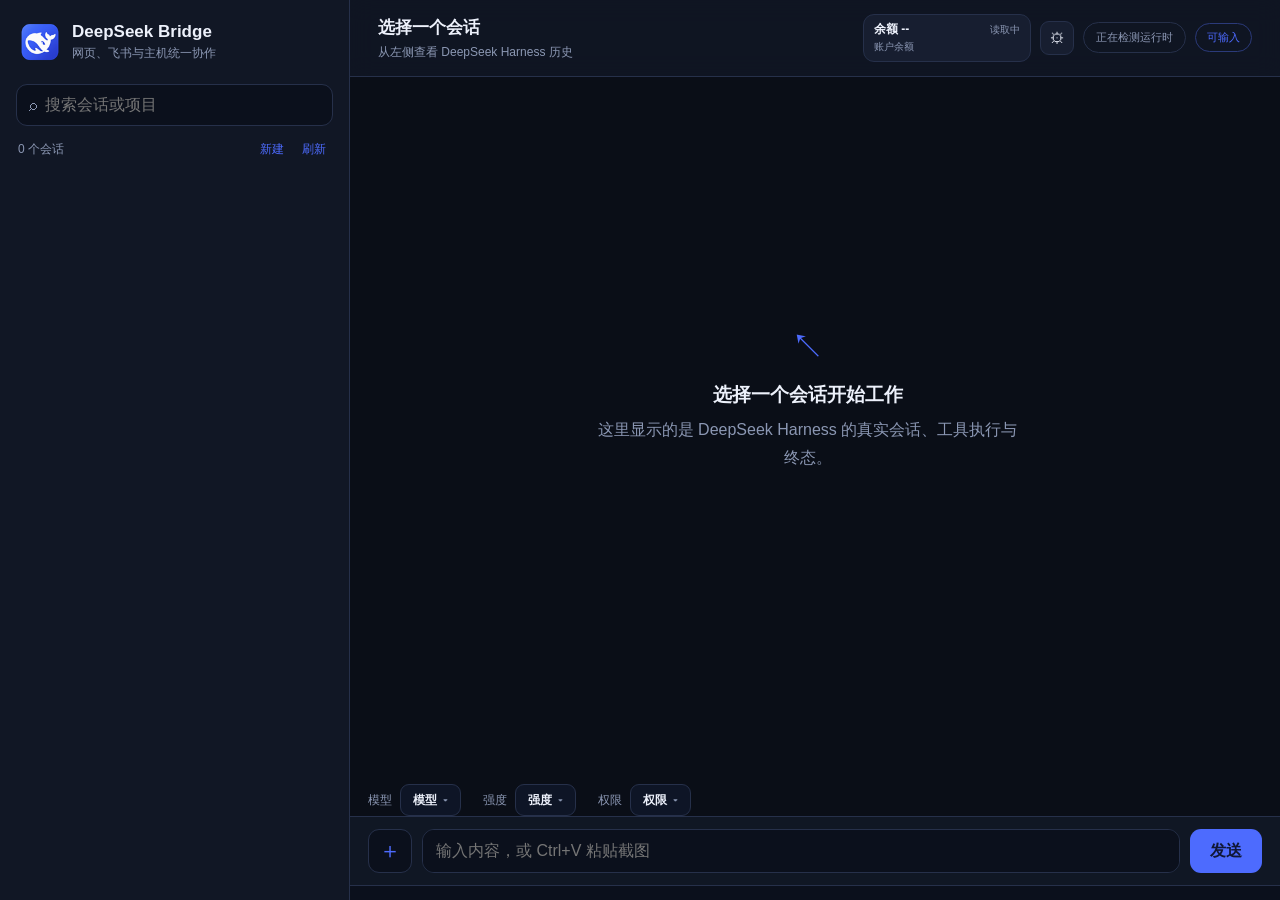
==== commit eaf41a8f: "Move the model, effort and permission pickers into their own row Cramming three selectors into the c" ====
--- a/web/index.html
+++ b/web/index.html
@@ -105,18 +105,39 @@
       </div>
       <section id="activity-strip" class="activity-strip" role="status" aria-live="polite" hidden></section>
       <section id="task-strip" class="task-strip" hidden></section>
-      <form id="composer" class="composer">
-        <label class="permission-pick" title="本会话的工具权限预设">权限<select id="permission-select" aria-label="会话权限预设"></select></label>
-        <div class="model-wrap">
-          <button id="model-chip" class="model-chip" type="button" aria-haspopup="menu" aria-expanded="false" title="选择模型与推理强度">模型</button>
-          <div id="model-menu" class="model-menu" hidden>
-            <p class="model-menu-head">模型</p>
-            <div id="model-options" class="model-options" role="menu"></div>
-            <p class="model-menu-head">推理强度</p>
-            <div id="effort-options" class="model-options" role="menu"></div>
-            <p id="model-note" class="model-note"></p>
+      <section id="control-bar" class="control-bar" aria-label="会话设置">
+        <div class="control-group">
+          <span class="control-label">模型</span>
+          <div class="control-wrap">
+            <button id="model-chip" class="control-chip" type="button" aria-haspopup="menu" aria-expanded="false">模型</button>
+            <div id="model-menu" class="control-menu" hidden>
+              <div id="model-options" class="control-options" role="menu"></div>
+              <p id="model-note" class="control-note"></p>
+            </div>
           </div>
         </div>
+        <div class="control-group">
+          <span class="control-label">强度</span>
+          <div class="control-wrap">
+            <button id="effort-chip" class="control-chip" type="button" aria-haspopup="menu" aria-expanded="false">强度</button>
+            <div id="effort-menu" class="control-menu" hidden>
+              <div id="effort-options" class="control-options" role="menu"></div>
+              <p class="control-note">强度越高越慢，质量优先；关闭则不做推理。</p>
+            </div>
+          </div>
+        </div>
+        <div class="control-group">
+          <span class="control-label">权限</span>
+          <div class="control-wrap">
+            <button id="permission-chip" class="control-chip" type="button" aria-haspopup="menu" aria-expanded="false">权限</button>
+            <div id="permission-menu" class="control-menu" hidden>
+              <div id="permission-options" class="control-options" role="menu"></div>
+              <p id="permission-menu-note" class="control-note"></p>
+            </div>
+          </div>
+        </div>
+      </section>
+      <form id="composer" class="composer">
         <label class="file-button" title="添加图片或轻量文件">＋<input id="files" type="file" multiple accept=".jpg,.jpeg,.png,.webp,.gif,.bmp,.pdf,.doc,.docx,.xls,.xlsx,.csv,.ppt,.pptx,.txt,.md"></label>
         <textarea id="prompt" rows="1" aria-label="输入发送给 DeepSeek Harness 的内容" placeholder="输入内容，或 Ctrl+V 粘贴截图"></textarea>
         <button id="send" type="submit">发送</button>
--- a/web/local-polish.css
+++ b/web/local-polish.css
@@ -36,13 +36,6 @@
 dialog.settings-dialog footer{display:flex;justify-content:flex-end;margin-top:14px}
 dialog.settings-dialog footer button{border:1px solid #3f58c9;border-radius:9px;background:#1a2350;color:#dfe6ff;padding:8px 16px;cursor:pointer}
 body.mobile-ui button.icon-button{width:30px;height:30px;font-size:13px}
-/* Permission picker inside the composer */
-.permission-pick{display:inline-flex;align-items:center;gap:6px;flex:0 0 auto;padding:0 10px;height:44px;border:1px solid var(--line);border-radius:12px;background:var(--panel2);color:var(--muted);font-size:12px;white-space:nowrap}
-.permission-pick select{border:0;background:transparent;color:var(--text);font:inherit;max-width:150px}
-.permission-pick select:focus-visible{outline:2px solid var(--accent);outline-offset:2px;border-radius:6px}
-.permission-pick select:disabled{opacity:.6}
-body.mobile-ui .permission-pick{height:40px;font-size:11px;max-width:46vw}
-body.mobile-ui .permission-pick select{max-width:30vw}
 
 /* Live activity strip: step / current tool / plan progress / elapsed */
 .activity-strip{display:flex;align-items:center;gap:8px;flex:0 0 auto;padding:8px max(18px,calc((100% - 900px)/2));border-top:1px solid var(--line);background:#0f1730;color:#c7d3ff;font-size:12px}
@@ -66,32 +59,34 @@
 .todo-item.in_progress .todo-mark{color:var(--accent)}
 .todo-item.in_progress{color:#dbe3ff}
 .todo-item p{margin:0}
-/* Phone composer: textarea on its own row, controls under it. */
-body.mobile-ui .composer{flex-wrap:wrap;gap:8px}
-body.mobile-ui .composer textarea{order:1;flex:1 1 100%;min-height:44px}
-body.mobile-ui .permission-pick{order:2;flex:1 1 auto;max-width:none;height:40px}
-body.mobile-ui .file-button{order:2}
-body.mobile-ui .composer #send{order:2}
 /* Brand mark: the supplied whale logo replaces the drawn "D". */
 .logo{overflow:hidden;padding:0;background:transparent;position:relative}
 .logo img{width:100%;height:100%;display:block;object-fit:cover;border-radius:13px}
 button.logo:hover img{filter:brightness(1.08)}
 
-
-/* Model and reasoning-effort picker, kept next to the permission picker. */
-.model-wrap{position:relative;flex:0 0 auto}
-.composer .model-chip{height:44px;max-width:190px;padding:0 12px;border:1px solid var(--line);border-radius:12px;background:var(--panel2);color:var(--text);font-size:12px;font-weight:600;cursor:pointer;white-space:nowrap;overflow:hidden;text-overflow:ellipsis}
-.composer .model-chip:hover{border-color:var(--accent)}
-.composer .model-chip[aria-expanded="true"]{border-color:var(--accent);background:#1b2540}
-.model-menu{position:absolute;left:0;bottom:52px;z-index:40;width:280px;padding:12px;border:1px solid var(--line);border-radius:14px;background:#121a2c;box-shadow:0 18px 40px rgba(0,0,0,.45)}
-.model-menu[hidden]{display:none}
-.model-menu-head{margin:0 0 6px;color:var(--muted);font-size:11px;letter-spacing:.04em}
-.model-options{display:grid;gap:6px;margin:0 0 12px}
-.composer .model-option{display:flex;flex-direction:column;align-items:flex-start;gap:2px;text-align:left;height:auto;padding:8px 10px;border:1px solid var(--line);border-radius:10px;background:#0c1322;color:var(--text);font-weight:400;cursor:pointer}
-.composer .model-option strong{font-size:12px;font-weight:650;color:var(--text)}
-.composer .model-option small{color:var(--muted);font-size:11px;font-weight:400}
-.composer .model-option.current{border-color:var(--accent);background:#17224a}
-.composer .model-option:hover{border-color:var(--accent);background:#121b31}
-.model-note{margin:0;color:var(--muted);font-size:11px;line-height:1.6}
-body.mobile-ui .model-chip{height:40px;max-width:120px;padding:0 10px}
-body.mobile-ui .model-menu{width:min(86vw,300px);bottom:48px}
+/* Settings row above the composer: one row for model, effort and permission. */
+.control-bar{display:flex;align-items:center;gap:22px;flex:0 0 auto;padding:10px max(18px,calc((100% - 900px)/2)) 0;background:transparent}
+.control-group{display:flex;align-items:center;gap:8px;min-width:0}
+.control-label{color:var(--muted);font-size:12px;white-space:nowrap}
+.control-wrap{position:relative}
+.control-chip{display:inline-flex;align-items:center;gap:6px;height:32px;max-width:220px;padding:0 12px;border:1px solid var(--line);border-radius:9px;background:#0e1526;color:var(--text);font-size:12px;font-weight:600;cursor:pointer;white-space:nowrap;overflow:hidden;text-overflow:ellipsis}
+.control-chip::after{content:'▾';font-size:9px;color:var(--muted)}
+.control-chip:hover{border-color:#3c52a0;background:#131d36}
+.control-chip[aria-expanded="true"]{border-color:var(--accent);background:#17224a}
+.control-menu{position:absolute;left:0;bottom:calc(100% + 8px);z-index:40;width:268px;padding:10px;border:1px solid var(--line);border-radius:13px;background:#121a2c;box-shadow:0 18px 40px rgba(0,0,0,.45)}
+.control-menu[hidden]{display:none}
+.control-options{display:grid;gap:6px}
+.control-option{display:flex;flex-direction:column;align-items:flex-start;gap:2px;text-align:left;padding:8px 10px;border:1px solid var(--line);border-radius:9px;background:#0c1322;color:var(--text);cursor:pointer}
+.control-option strong{font-size:12px;font-weight:650;color:var(--text)}
+.control-option small{color:var(--muted);font-size:11px;line-height:1.5}
+.control-option:hover{border-color:#3c52a0;background:#121b31}
+.control-option.current{border-color:var(--accent);background:#17224a}
+.control-note{margin:8px 2px 0;color:var(--muted);font-size:11px;line-height:1.6}
+.control-note:empty{display:none}
+body.mobile-ui .control-bar{gap:10px;padding:8px 10px 0;overflow-x:auto;scrollbar-width:none}
+body.mobile-ui .control-bar::-webkit-scrollbar{display:none}
+body.mobile-ui .control-group{gap:5px;flex:0 0 auto}
+body.mobile-ui .control-label{font-size:11px}
+body.mobile-ui .control-chip{height:30px;max-width:42vw;padding:0 9px;font-size:11px}
+body.mobile-ui .control-menu{width:min(82vw,300px)}
+body.mobile-ui .composer{flex-wrap:nowrap}
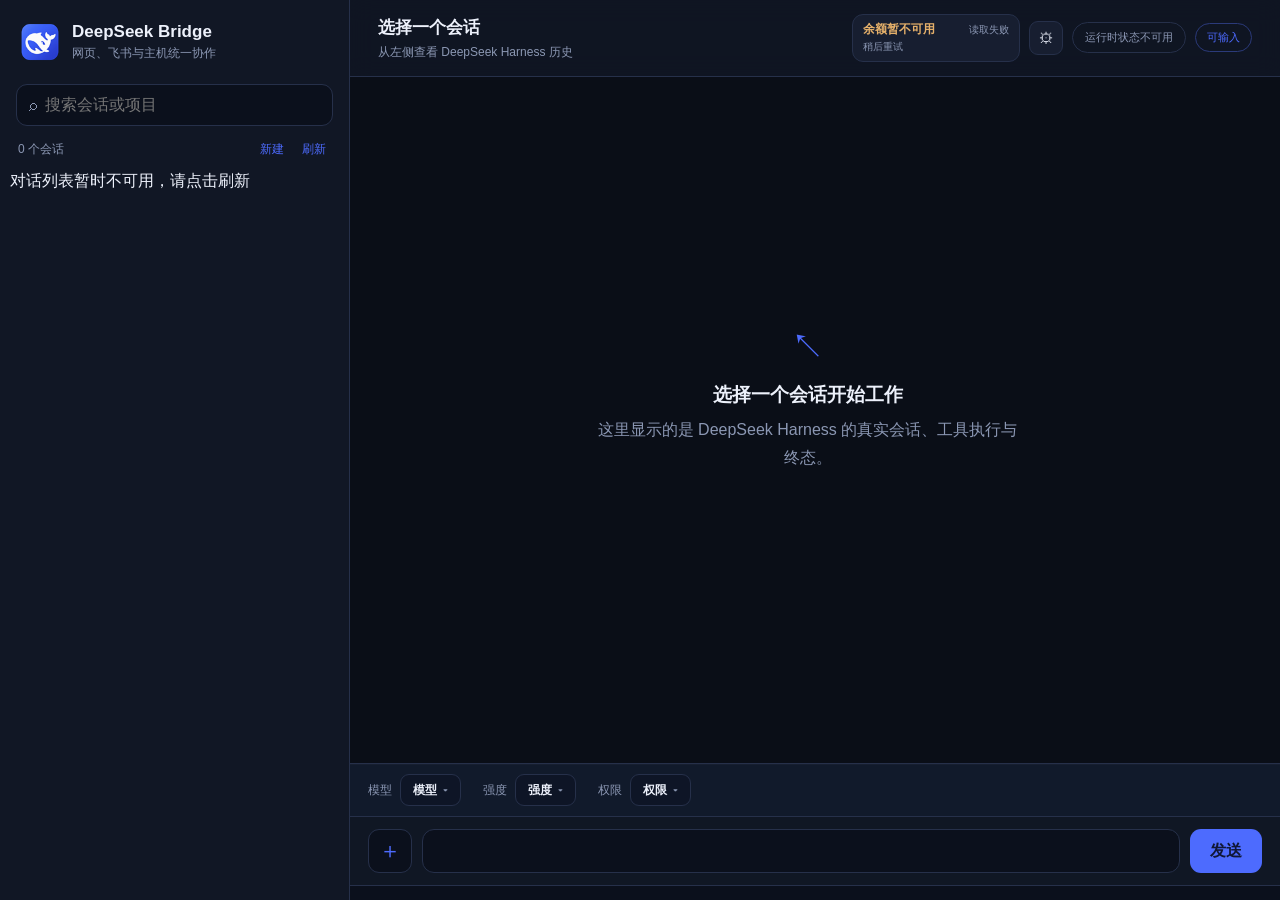
==== commit d35c02a7: "Add cloud history snapshots and mobile account management" ====
--- a/web/index.html
+++ b/web/index.html
@@ -14,7 +14,7 @@
   <link rel="apple-touch-icon" href="apple-touch-icon.png?v=2">
   <link rel="manifest" href="manifest.webmanifest">
   <!-- bridge-boot -->
-  <script src="bridge-client.js?v=1"></script>
+  <script defer src="bridge-client.js?v=20261028-snapshots"></script>
   <link rel="stylesheet" href="styles.css?v=1">
   <link rel="stylesheet" href="mode.css?v=1">
   <link rel="stylesheet" href="scrollbars.css?v=1">
@@ -23,8 +23,8 @@
   <link rel="stylesheet" href="thread-browser.css?v=1">
   <link rel="stylesheet" href="mobile.css?v=1">
   <link rel="stylesheet" href="local-composer.css?v=1">
-  <link rel="stylesheet" href="local-polish.css?v=1">
-  <link rel="stylesheet" href="balance.css?v=1">
+  <link rel="stylesheet" href="local-polish.css?v=20261028-snapshots">
+  <link rel="stylesheet" href="balance.css?v=20261028-scroll-panels">
   <link rel="stylesheet" href="markdown.css?v=1">
   <link rel="stylesheet" href="interactions.css?v=1">
   <link rel="stylesheet" href="provider-menu.css?v=1">
@@ -139,18 +139,26 @@
       </section>
       <form id="composer" class="composer">
         <label class="file-button" title="添加图片或轻量文件">＋<input id="files" type="file" multiple accept=".jpg,.jpeg,.png,.webp,.gif,.bmp,.pdf,.doc,.docx,.xls,.xlsx,.csv,.ppt,.pptx,.txt,.md"></label>
-        <textarea id="prompt" rows="1" aria-label="输入发送给 DeepSeek Harness 的内容" placeholder="输入内容，或 Ctrl+V 粘贴截图"></textarea>
+        <textarea id="prompt" rows="1" aria-label="输入发送给 DeepSeek Harness 的内容"></textarea>
         <button id="send" type="submit">发送</button>
       </form>
       <div id="file-list" class="file-list" hidden></div>
     </section>
   </main>
-  <script src="lib/markdown-it-15.0.3.min.js"></script>
-  <script src="markdown.js?v=1"></script>
-  <script src="project-display.js?v=1"></script>
-  <script src="voice-ui.js?v=1"></script>
-  <script src="app.js?v=1"></script>
-  <script src="local-composer.js?v=1"></script>
-  <script src="interactions.js?v=1"></script>
+  <script defer src="lib/markdown-it-15.0.3.min.js"></script>
+  <script defer src="markdown.js?v=1"></script>
+  <script defer src="project-display.js?v=1"></script>
+  <script defer src="voice-ui.js?v=20261028-snapshots"></script>
+  <link rel="stylesheet" href="message-time.css?v=20261027">
+  <script defer src="message-time.js?v=20261027"></script>
+  <link rel="stylesheet" href="thread-browser-controls.css?v=20261027">
+  <script defer src="thread-browser-controls.js?v=20261027" data-provider="deepseek-harness"></script>
+  <script defer src="startup-scheduler.js?v=20261028"></script>
+  <link rel="stylesheet" href="session-ui.css?v=20261028-account-footer">
+  <script defer src="session-ui.js?v=20261028-device-management"></script>
+  <script defer src="app.js?v=20261028-snapshots"></script>
+  <script defer src="local-composer.js?v=1"></script>
+  <script defer src="interactions.js?v=20261028-snapshots"></script>
+  <script defer src="bridge-switcher.js?v=20261028-snapshots" data-provider="deepseek-harness"></script>
 </body>
 </html>
--- a/web/local-polish.css
+++ b/web/local-polish.css
@@ -65,7 +65,8 @@
 button.logo:hover img{filter:brightness(1.08)}
 
 /* Settings row above the composer: one row for model, effort and permission. */
-.control-bar{display:flex;align-items:center;gap:22px;flex:0 0 auto;padding:10px max(18px,calc((100% - 900px)/2)) 0;background:transparent}
+.control-bar{display:flex;align-items:center;gap:22px;flex:0 0 auto;padding:10px max(18px,calc((100% - 900px)/2));border-top:1px solid var(--line);border-bottom:1px solid var(--line);background:#111a2b;box-shadow:inset 0 1px 0 rgba(255,255,255,.025)}
+.control-bar + .composer{border-top:0}
 .control-group{display:flex;align-items:center;gap:8px;min-width:0}
 .control-label{color:var(--muted);font-size:12px;white-space:nowrap}
 .control-wrap{position:relative}
@@ -76,6 +77,7 @@
 .control-menu{position:absolute;left:0;bottom:calc(100% + 8px);z-index:40;width:268px;padding:10px;border:1px solid var(--line);border-radius:13px;background:#121a2c;box-shadow:0 18px 40px rgba(0,0,0,.45)}
 .control-menu[hidden]{display:none}
 .control-options{display:grid;gap:6px}
+.control-menu{overscroll-behavior:contain;touch-action:pan-y}
 .control-option{display:flex;flex-direction:column;align-items:flex-start;gap:2px;text-align:left;padding:8px 10px;border:1px solid var(--line);border-radius:9px;background:#0c1322;color:var(--text);cursor:pointer}
 .control-option strong{font-size:12px;font-weight:650;color:var(--text)}
 .control-option small{color:var(--muted);font-size:11px;line-height:1.5}
@@ -83,10 +85,13 @@
 .control-option.current{border-color:var(--accent);background:#17224a}
 .control-note{margin:8px 2px 0;color:var(--muted);font-size:11px;line-height:1.6}
 .control-note:empty{display:none}
-body.mobile-ui .control-bar{gap:10px;padding:8px 10px 0;overflow-x:auto;scrollbar-width:none}
+body.mobile-ui .control-bar{gap:10px;padding:8px 10px;overflow-x:auto;scrollbar-width:none}
 body.mobile-ui .control-bar::-webkit-scrollbar{display:none}
 body.mobile-ui .control-group{gap:5px;flex:0 0 auto}
 body.mobile-ui .control-label{font-size:11px}
-body.mobile-ui .control-chip{height:30px;max-width:42vw;padding:0 9px;font-size:11px}
+body.mobile-ui .control-chip{height:44px;max-width:42vw;padding:0 9px;font-size:11px}
+body.mobile-ui .control-option{min-height:44px;justify-content:center}
 body.mobile-ui .control-menu{width:min(82vw,300px)}
 body.mobile-ui .composer{flex-wrap:nowrap}
+
+.snapshot-note{padding:7px 14px;font-size:11px;line-height:1.5;color:var(--muted);border-bottom:1px solid var(--line);flex-shrink:0}.snapshot-note[hidden]{display:none}
--- a/web/balance.css
+++ b/web/balance.css
@@ -94,4 +94,14 @@
 .phase-badge.peak{background:rgba(240,180,90,.16);color:#f0b45a}
 .pricing-row{display:flex;gap:8px;align-items:flex-start;margin:10px 0 4px;padding-top:10px;border-top:1px solid var(--line);font-size:12px;color:var(--muted);line-height:1.7}
 .pricing-row .phase-badge{margin-left:0;flex:0 0 auto}
-.pricing-note{color:#8f9bb3;font-size:11px}+.pricing-note{color:#8f9bb3;font-size:11px}
+/* Keep long account details reachable on small screens without scrolling the chat. */
+.balance-details {
+  box-sizing: border-box;
+  max-height: min(70vh, calc(100vh - 110px));
+  max-height: min(70dvh, calc(100dvh - 110px - env(safe-area-inset-bottom, 0px)));
+  overflow-y: auto;
+  overscroll-behavior-y: contain;
+  -webkit-overflow-scrolling: touch;
+  scrollbar-gutter: stable;
+}
--- a/web/message-time.css
+++ b/web/message-time.css
@@ -0,0 +1,4 @@
+.user > .label, .assistant > .label {display:flex;flex-wrap:wrap;align-items:baseline;gap:4px 10px;}
+.message-time {font-size:11px;font-weight:400;line-height:1.5;color:var(--muted, #8c93a5);font-variant-numeric:tabular-nums;white-space:nowrap;letter-spacing:0;text-transform:none;}
+.message-time.unknown {opacity:.7;}
+.commentary > .message-time {display:block;margin-bottom:3px;}
--- a/web/thread-browser-controls.css
+++ b/web/thread-browser-controls.css
@@ -0,0 +1 @@
+.thread-list-controls{display:flex;flex-wrap:wrap;align-items:center;justify-content:space-between;gap:6px;margin:0 12px 8px;font-size:12px;color:var(--muted);flex-shrink:0}.thread-list-controls label{display:flex;align-items:center;gap:5px;min-width:0}.thread-list-controls select{min-width:0;max-width:180px;background:var(--panel);color:var(--text);border:1px solid var(--line);border-radius:7px;padding:6px 3px;font:inherit}.thread-list-controls>button{background:transparent;color:var(--accent);border:0;font:inherit;cursor:pointer;min-height:36px;white-space:nowrap}.thread-list-row{position:relative;display:flex;align-items:stretch;min-width:0}.thread-list-row>.thread{padding-right:46px;min-width:0}.thread-list-row>.thread-menu{position:absolute;right:2px;top:50%;transform:translateY(-50%);min-width:40px;min-height:40px;border:0;border-radius:9px;background:transparent;color:var(--muted);cursor:pointer;font-size:16px}.thread-list-row>.thread-menu:hover,.thread-list-row>.thread-menu:focus-visible{background:var(--line);color:var(--text)}.thread-section-title{font-size:11px;color:var(--muted);padding:8px 12px}.thread-pin{color:var(--accent);font-size:11px}.thread-library-dialog{width:min(92vw,420px);box-sizing:border-box;max-height:80vh;overflow:auto;background:var(--panel,#111725);color:var(--text,#eee);border:1px solid var(--line,#333);border-radius:14px;padding:18px}.thread-library-dialog::backdrop{background:#0008}.thread-library-dialog header{display:flex;align-items:center;justify-content:space-between;gap:12px}.thread-library-dialog header strong{overflow-wrap:anywhere}.thread-library-dialog header button{font-size:24px;background:none;border:0;color:inherit;min-width:40px;min-height:40px}.thread-library-body{display:flex;flex-direction:column;gap:8px;margin:12px 0}.thread-library-body button{border:1px solid var(--line,#333);border-radius:8px;background:var(--panel2,#182234);color:inherit;padding:10px;min-height:42px;cursor:pointer}.thread-library-note{font-size:12px;line-height:1.6;color:var(--muted,#aaa)}.thread-hidden-row{display:flex;align-items:center;justify-content:space-between;gap:12px}.thread-hidden-row span{min-width:0;overflow-wrap:anywhere}.thread-hidden-row button{flex-shrink:0}
--- a/web/session-ui.css
+++ b/web/session-ui.css
@@ -0,0 +1,5 @@
+.session-entry{border:1px solid var(--line);border-radius:8px;background:var(--panel2);color:var(--text);padding:7px 9px;white-space:nowrap;cursor:pointer;min-height:36px;font-size:12px}.session-dialog{box-sizing:border-box;width:min(94vw,520px);max-height:85vh;overflow:auto;border:1px solid var(--line,#334);border-radius:14px;background:var(--panel,#111725);color:var(--text,#eee);padding:18px}.session-dialog::backdrop{background:#0009}.session-dialog header{display:flex;align-items:center;justify-content:space-between;gap:12px}.session-dialog header button{background:transparent;color:inherit;border:0;min-width:40px;min-height:40px;font-size:24px}.session-dialog header button[hidden]{display:none}.session-body{font-size:14px;line-height:1.6}.session-body label{display:block;margin:14px 0}.session-body input:not([type=radio]){box-sizing:border-box;display:block;width:100%;margin-top:6px;padding:10px;background:var(--bg,#0b101c);color:inherit;border:1px solid var(--line,#334);border-radius:8px;font:inherit}.session-body footer{display:flex;gap:8px;justify-content:flex-end;flex-wrap:wrap;margin-top:14px}.session-body button{border:1px solid var(--line,#334);border-radius:8px;padding:9px 12px;background:var(--panel2,#182234);color:inherit;min-height:42px;cursor:pointer}.session-body button.primary{background:var(--accent,#6f8eff);color:#07111d}.session-body button:disabled{opacity:.55;cursor:wait}.session-help,.session-message{font-size:12px;line-height:1.6;color:var(--muted,#aab)}.session-row{display:flex;align-items:center;justify-content:space-between;gap:12px;border-top:1px solid var(--line,#334);padding:12px 0}.session-row>div{min-width:0;overflow-wrap:anywhere}.session-row small{display:block;color:var(--muted,#aab);font-size:11px}.session-row button{flex-shrink:0}@media(max-width:600px){.session-entry{font-size:11px;padding:6px}}
+
+.session-body .session-choice{display:flex;align-items:center;gap:8px;min-height:44px;box-sizing:border-box;padding:6px 8px;border:1px solid var(--line,#334);border-radius:8px}
+
+#quota-details>.session-entry,#balance-details>.session-entry{display:block;box-sizing:border-box;width:100%;min-height:44px;margin-top:12px;padding:10px 12px;text-align:left;font-size:13px;border-top:1px solid var(--line)}
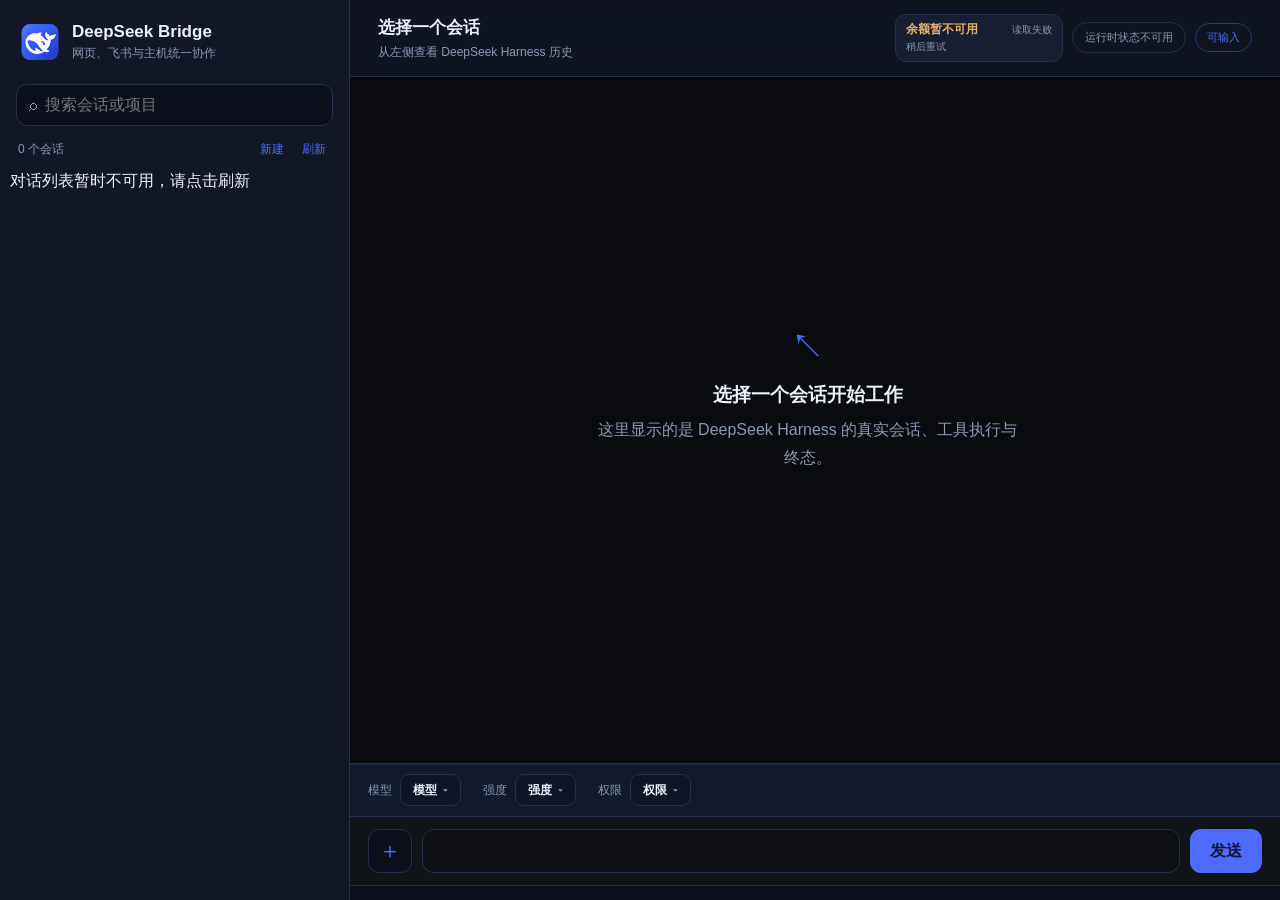
==== commit f5b77781: "Release Antigravity workbench and dynamic model discovery" ====
--- a/web/index.html
+++ b/web/index.html
@@ -14,17 +14,18 @@
   <link rel="apple-touch-icon" href="apple-touch-icon.png?v=2">
   <link rel="manifest" href="manifest.webmanifest">
   <!-- bridge-boot -->
+  <script defer src="bridge-frame.js?v=1"></script>
   <script defer src="bridge-client.js?v=20261028-snapshots"></script>
   <link rel="stylesheet" href="styles.css?v=1">
   <link rel="stylesheet" href="mode.css?v=1">
   <link rel="stylesheet" href="scrollbars.css?v=1">
   <link rel="stylesheet" href="attachments.css?v=1">
-  <link rel="stylesheet" href="projects.css?v=1">
+  <link rel="stylesheet" href="projects.css?v=20261121-create">
   <link rel="stylesheet" href="thread-browser.css?v=1">
   <link rel="stylesheet" href="mobile.css?v=1">
   <link rel="stylesheet" href="local-composer.css?v=1">
-  <link rel="stylesheet" href="local-polish.css?v=20261028-snapshots">
-  <link rel="stylesheet" href="balance.css?v=20261028-scroll-panels">
+  <link rel="stylesheet" href="local-polish.css?v=deep-neutral">
+  <link rel="stylesheet" href="balance.css?v=wallet-settings">
   <link rel="stylesheet" href="markdown.css?v=1">
   <link rel="stylesheet" href="interactions.css?v=1">
   <link rel="stylesheet" href="provider-menu.css?v=1">
@@ -32,39 +33,24 @@
 </head>
 <body>
   <main class="shell">
-    <dialog id="settings-dialog" class="settings-dialog">
-      <form method="dialog">
-        <header><strong>设置</strong><button id="close-settings" type="button">×</button></header>
-        <label class="voice-setting"><input id="voice-toggle" type="checkbox"> 显示语音朗读按钮</label>
-        <p id="voice-note" class="settings-note"></p>
-        <p class="settings-note">语音只在本机合成：浏览器只拿到缓存键和音频地址，TTS 密钥始终留在桥的配置里。</p>
-        <hr>
-        <label class="voice-setting">新会话默认权限 <select id="default-permission" aria-label="新会话默认权限"></select></label>
-        <p id="permission-note" class="settings-note"></p>
-        <footer><button id="settings-done" type="button" class="primary">完成</button></footer>
-      </form>
-    </dialog>
+
     <dialog id="new-thread-dialog" class="new-thread-dialog">
       <form id="new-thread-form" method="dialog">
         <header><strong>新建会话</strong><button id="close-new-thread" type="button">×</button></header>
-        <div class="new-thread-kinds">
-          <label><input type="radio" name="thread-kind" value="existing" checked> 现有项目</label>
-          <label><input type="radio" name="thread-kind" value="project"> 新建项目</label>
-          <label><input type="radio" name="thread-kind" value="standalone"> 独立会话</label>
+        <template data-bridge-new-fields></template>
+        <div class="new-thread-model-row">
+          <label>模型<select id="new-thread-model" required disabled></select></label>
+          <label>推理强度<select id="new-thread-effort" required disabled></select></label>
         </div>
-        <label id="existing-project-row">项目<select id="new-thread-project"></select></label>
-        <label id="new-project-row" hidden>项目名称<input id="new-project-name" maxlength="80" placeholder="例如：桥接联调"></label>
-        <label>会话名称<input id="new-thread-title" maxlength="100" required></label>
-        <label>第一条消息<textarea id="new-thread-text" rows="4" required placeholder="输入这个会话要开始处理的内容"></textarea></label>
-        <label>权限 <select id="new-thread-permission" aria-label="权限预设"></select></label>
+        <label>权限范围<select id="new-thread-permission" required disabled></select></label>
+        <p id="new-thread-options-status" role="status" class="new-thread-location" hidden></p>
+        <button id="retry-new-thread-options" type="button" hidden>重新加载选项</button>
         <p id="new-thread-location" class="new-thread-location"></p>
         <footer><button id="cancel-new-thread" type="button">取消</button><button type="submit" class="primary">创建并发送</button></footer>
       </form>
     </dialog>
-    <div id="sidebar-backdrop" class="sidebar-backdrop"></div>
-    <aside class="sidebar">
-      <header class="brand">
-        <div class="brand-switch">
+    <template data-frame-slot="brand">
+<div class="brand-switch">
           <button id="provider-toggle" class="logo" type="button" aria-haspopup="menu" aria-expanded="false" aria-label="切换后端：当前 DeepSeek Harness"><img src="logo-64.png?v=2" alt="" width="40" height="40" draggable="false"></button>
           <div id="provider-menu" class="provider-menu" role="menu" hidden>
             <p class="provider-menu-head">选择后端</p>
@@ -77,30 +63,34 @@
           </div>
         </div>
         <div><h1>DeepSeek Bridge</h1><p>网页、飞书与主机统一协作</p></div>
-      </header>
-      <label class="search"><span>⌕</span><input id="search" placeholder="搜索会话或项目"></label>
-      <div class="summary"><span id="count">0 个会话</span><span><button id="new-thread">新建</button><button id="refresh">刷新</button></span></div>
-      <nav id="threads" class="threads"></nav>
-      <button id="load-more" class="load-more" hidden>查看更早会话</button>
-    </aside>
-    <section class="conversation">
-      <header class="conversation-head">
-        <button id="menu" class="menu-button" aria-label="打开会话列表">会话</button>
-        <div class="conversation-title"><h2 id="title">选择一个会话</h2><p id="meta">从左侧查看 DeepSeek Harness 历史</p></div>
+</template>
+<template data-frame-slot="side">
+<button id="load-more" class="load-more" hidden>查看更早会话</button>
+</template>
+<template data-frame-slot="heading">
+<div class="conversation-title"><h2 id="title">选择一个会话</h2><p id="meta">从左侧查看 DeepSeek Harness 历史</p></div>
         <div class="head-actions">
           <div class="balance-wrap">
             <button id="balance" class="balance" type="button" title="点击查看余额详情" aria-expanded="false">
               <span class="balance-labels"><strong data-balance-primary>余额 --</strong><strong data-balance-state>读取中</strong><span class="phase-badge" data-balance-phase hidden>--</span></span>
               <span class="balance-note" data-balance-note>账户余额</span>
             </button>
-            <div id="balance-details" class="balance-details" hidden></div>
+            <div id="balance-details" class="balance-details" hidden>
+              <div id="wallet-content"></div>
+              <section class="wallet-settings" aria-label="偏好设置"><label class="voice-setting"><input id="voice-toggle" type="checkbox"> 显示语音朗读按钮</label>
+        <p id="voice-note" class="settings-note"></p>
+        <p class="settings-note">语音只在本机合成：浏览器只拿到缓存键和音频地址，TTS 密钥始终留在桥的配置里。</p>
+        <hr>
+        <label class="voice-setting">新会话默认权限 <select id="default-permission" aria-label="新会话默认权限"></select></label>
+        <p id="permission-note" class="settings-note"></p></section>
+            </div>
           </div>
-          <button id="settings" class="icon-button" type="button" aria-label="打开设置" title="设置">⚙</button>
           <div id="mode" class="mode detecting">正在检测运行时</div>
           <div class="readonly">可输入</div>
         </div>
-      </header>
-      <div id="messages" class="messages">
+</template>
+<template data-frame-slot="conversation">
+<div id="messages" class="messages">
         <div class="empty"><div class="empty-icon">↖</div><h3>选择一个会话开始工作</h3><p>这里显示的是 DeepSeek Harness 的真实会话、工具执行与终态。</p></div>
       </div>
       <section id="activity-strip" class="activity-strip" role="status" aria-live="polite" hidden></section>
@@ -143,12 +133,12 @@
         <button id="send" type="submit">发送</button>
       </form>
       <div id="file-list" class="file-list" hidden></div>
-    </section>
+</template>
   </main>
   <script defer src="lib/markdown-it-15.0.3.min.js"></script>
   <script defer src="markdown.js?v=1"></script>
   <script defer src="project-display.js?v=1"></script>
-  <script defer src="voice-ui.js?v=20261028-snapshots"></script>
+  <script defer src="voice-ui.js?v=wallet-settings"></script>
   <link rel="stylesheet" href="message-time.css?v=20261027">
   <script defer src="message-time.js?v=20261027"></script>
   <link rel="stylesheet" href="thread-browser-controls.css?v=20261027">
@@ -156,8 +146,9 @@
   <script defer src="startup-scheduler.js?v=20261028"></script>
   <link rel="stylesheet" href="session-ui.css?v=20261028-account-footer">
   <script defer src="session-ui.js?v=20261028-device-management"></script>
-  <script defer src="app.js?v=20261028-snapshots"></script>
-  <script defer src="local-composer.js?v=1"></script>
+  <script defer src="new-thread-guard.js?v=20261030-create-lock"></script>
+  <script defer src="app.js?v=model-page-load"></script>
+  <script defer src="local-composer.js?v=20261121-task-status"></script>
   <script defer src="interactions.js?v=20261028-snapshots"></script>
   <script defer src="bridge-switcher.js?v=20261028-snapshots" data-provider="deepseek-harness"></script>
 </body>
--- a/web/projects.css
+++ b/web/projects.css
@@ -1,3 +1,5 @@
 .project-group{margin:0 0 14px}.project-heading{display:flex;align-items:center;justify-content:space-between;width:100%;border:0;background:transparent;padding:10px 12px 6px;color:#b3bdd6;font-size:12px;font-weight:700;letter-spacing:.02em;cursor:pointer;text-align:left}.project-heading:hover,.project-heading.selected{color:#8ba3ff;background:#161b2c;border-radius:8px}.project-heading small{display:grid;place-items:center;min-width:20px;height:20px;padding:0 6px;border-radius:10px;background:#1a2133;color:#8b95b0;font-size:10px}.project-group .thread{padding-left:16px}.status-dot{display:inline-block;width:6px;height:6px;border-radius:50%;background:#4d6bfe;margin-right:7px;vertical-align:1px}
 .new-thread-dialog{width:min(520px,calc(100vw - 24px));padding:0;border:1px solid var(--line);border-radius:16px;background:#161b2c;color:var(--text);box-shadow:0 24px 80px #000c}.new-thread-dialog::backdrop{background:#000a}.new-thread-dialog form{padding:18px}.new-thread-dialog header,.new-thread-dialog footer{display:flex;align-items:center;justify-content:space-between;gap:10px}.new-thread-dialog header{margin-bottom:16px;font-size:17px}.new-thread-dialog header button{border:0;background:transparent;color:var(--muted);font-size:24px;cursor:pointer}.new-thread-dialog label{display:grid;gap:7px;margin:12px 0;color:#b8c2da;font-size:12px}.new-thread-dialog input,.new-thread-dialog select,.new-thread-dialog textarea{box-sizing:border-box;width:100%;border:1px solid var(--line);border-radius:10px;background:#0b101c;color:var(--text);padding:10px 11px;font:inherit}.new-thread-dialog textarea{resize:vertical}.new-thread-kinds{display:grid;grid-template-columns:repeat(3,1fr);gap:7px}.new-thread-kinds label{display:flex;align-items:center;justify-content:center;margin:0;padding:9px 5px;border:1px solid var(--line);border-radius:9px}.new-thread-kinds input{width:auto}.new-thread-location{min-height:18px;color:var(--muted);font-size:11px;overflow-wrap:anywhere}.new-thread-dialog footer{justify-content:flex-end;margin-top:16px}.new-thread-dialog footer button{border:1px solid var(--line);border-radius:9px;background:#1b2338;color:var(--text);padding:9px 15px;cursor:pointer}.new-thread-dialog footer .primary{border-color:var(--accent);background:var(--accent);color:#101736;font-weight:700}@media(max-width:560px){.new-thread-kinds{grid-template-columns:1fr}.new-thread-kinds label{justify-content:flex-start}.new-thread-dialog{max-height:calc(100dvh - 20px);overflow:auto}}
 .new-thread-dialog [hidden]{display:none!important}.new-thread-dialog select:disabled{opacity:.45;cursor:not-allowed}
+.new-thread-model-row{display:grid;grid-template-columns:minmax(0,2fr) minmax(0,1fr);gap:10px}
+.new-thread-model-row select{min-width:0}
--- a/web/local-polish.css
+++ b/web/local-polish.css
@@ -95,3 +95,9 @@
 body.mobile-ui .composer{flex-wrap:nowrap}
 
 .snapshot-note{padding:7px 14px;font-size:11px;line-height:1.5;color:var(--muted);border-bottom:1px solid var(--line);flex-shrink:0}.snapshot-note[hidden]{display:none}
+
+/* Neutral chat surfaces keep the blue accent on actions and status. */
+:root{--bg:#090b0e;--user:#191d26}
+.composer textarea{background:#0e1014}
+.composer{background:#111419}
+.user .bubble{border-color:#2e3440}
--- a/web/balance.css
+++ b/web/balance.css
@@ -105,3 +105,8 @@
   -webkit-overflow-scrolling: touch;
   scrollbar-gutter: stable;
 }
+
+.wallet-settings{margin-top:12px;border-top:1px solid var(--line);padding-top:12px}
+.wallet-settings .voice-setting{display:flex;align-items:center;gap:8px;color:var(--text);font-size:12px}
+.wallet-settings select{background:var(--panel);color:var(--text);border:1px solid var(--line);border-radius:7px;padding:5px}
+.wallet-settings .settings-note{margin:6px 0;color:var(--muted);font-size:11px;line-height:1.5}
